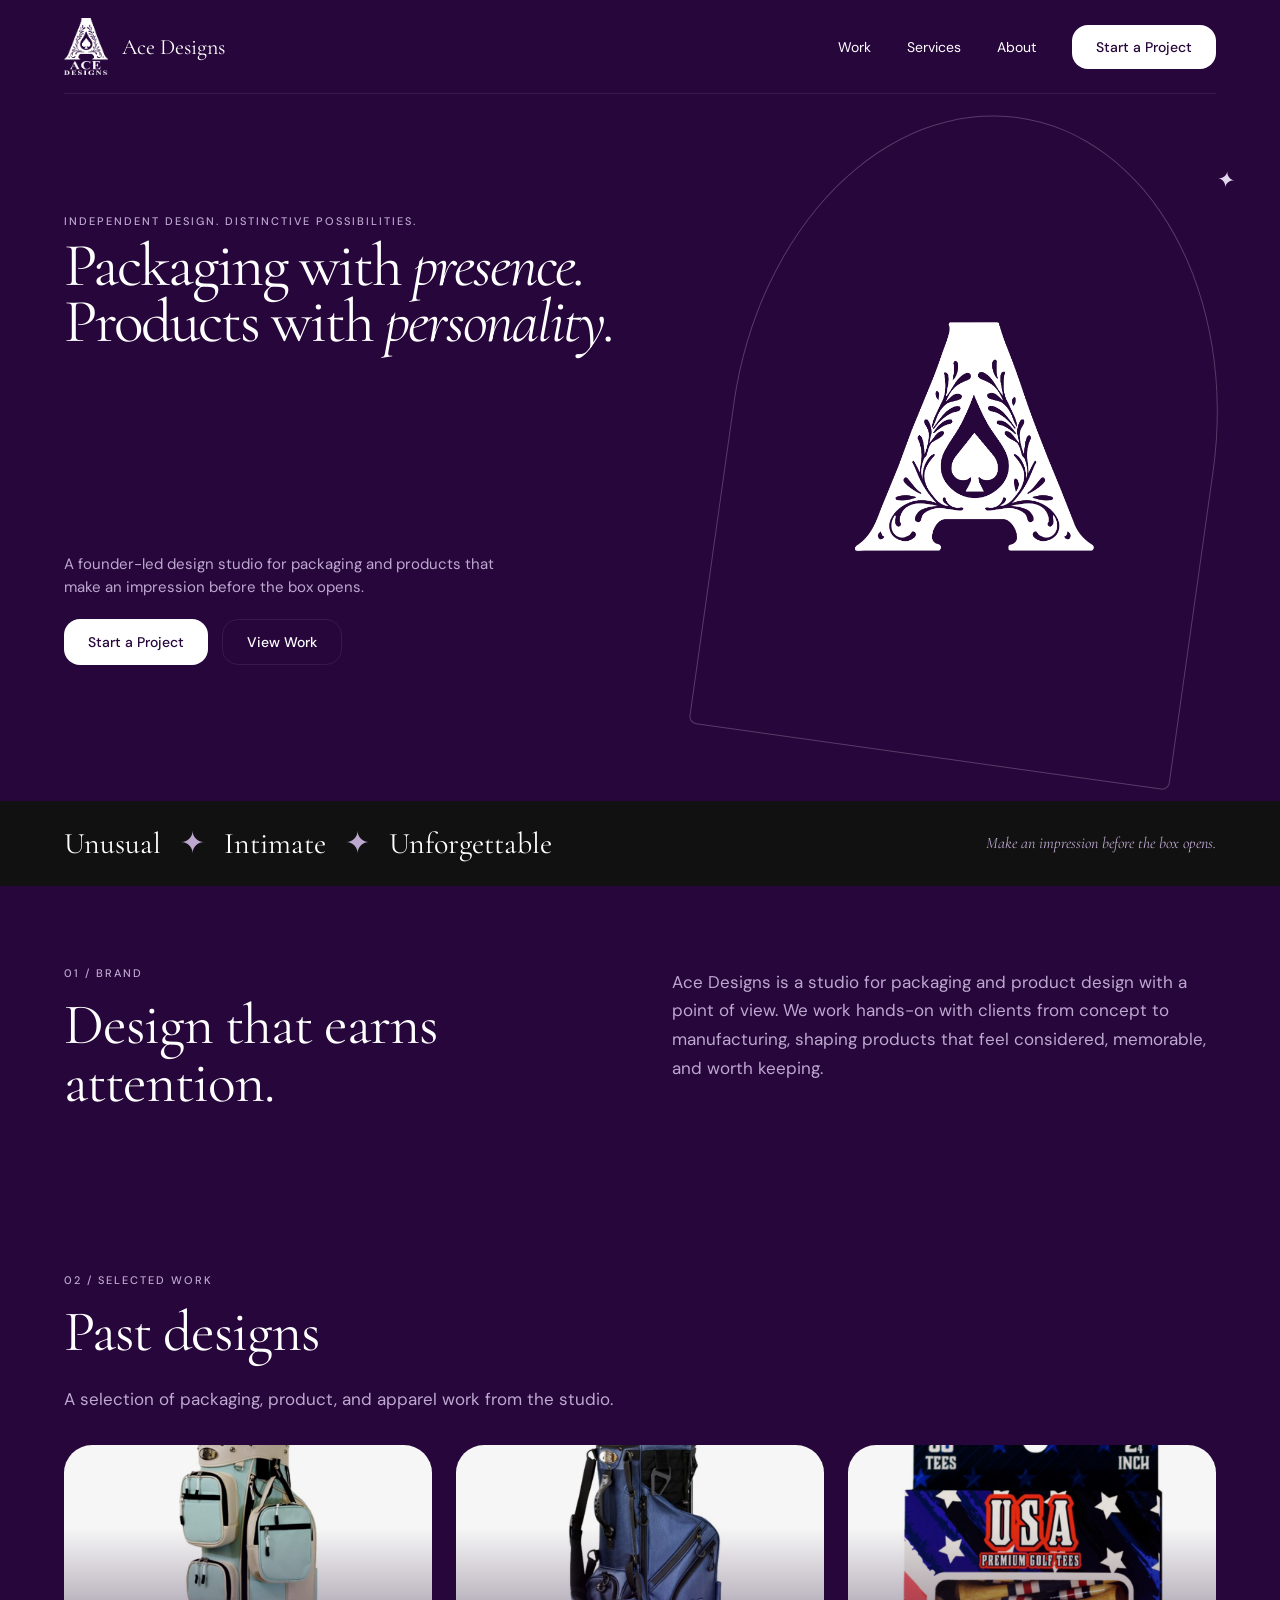
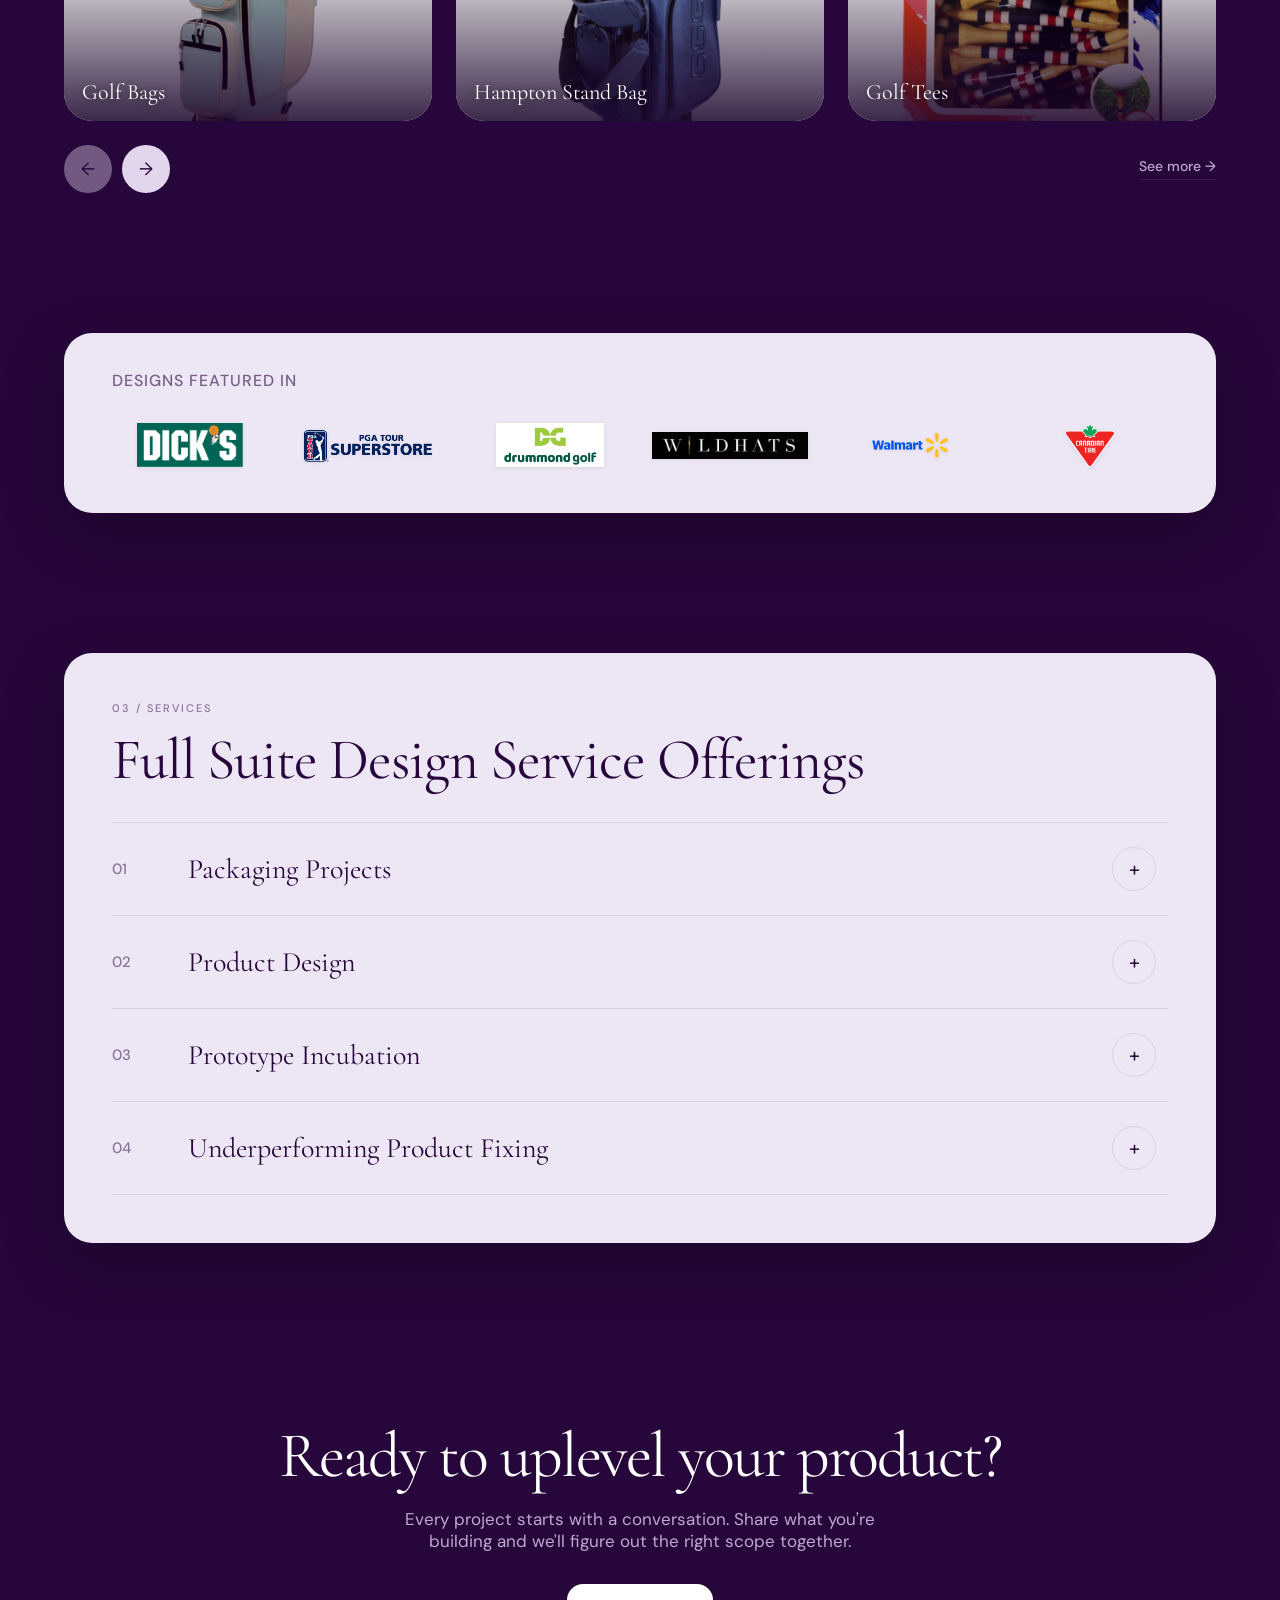
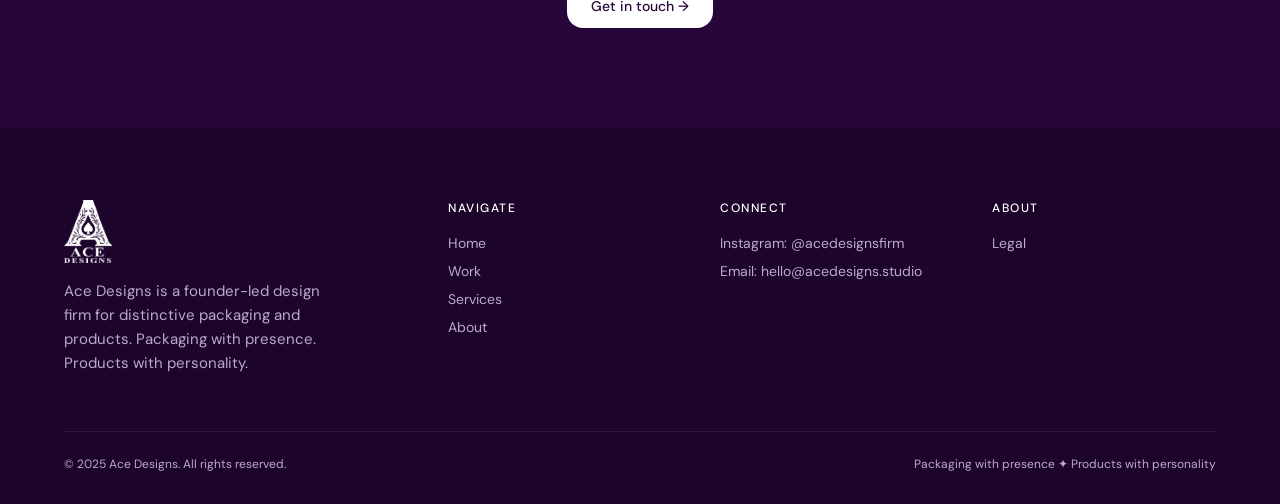
==== index.html @ bc5648be "Ace Designs website — full site with brand system, mobile responsive, 6 pages" ====
<!doctype html>
<html lang="en">
<head>
<meta charset="utf-8">
<meta name="viewport" content="width=device-width,initial-scale=1">
<meta name="description" content="Ace Designs is a founder-led design firm for distinctive packaging and products.">
<title>Ace Designs | Packaging & Product Design</title>
<style>
@font-face {
  font-family: 'Cormorant Garamond';
  font-style: normal;
  font-weight: 400;
  font-display: swap;
  src: url(assets/fonts/cormorant-garamond-400-normal.ttf) format('truetype');
}
@font-face {
  font-family: 'Cormorant Garamond';
  font-style: italic;
  font-weight: 400;
  font-display: swap;
  src: url(assets/fonts/cormorant-garamond-400-italic.ttf) format('truetype');
}
@font-face {
  font-family: 'DM Sans';
  font-style: normal;
  font-weight: 400;
  font-display: swap;
  src: url(assets/fonts/dm-sans-400-normal.ttf) format('truetype');
}
@font-face {
  font-family: 'DM Sans';
  font-style: normal;
  font-weight: 500;
  font-display: swap;
  src: url(assets/fonts/dm-sans-500-normal.ttf) format('truetype');
}
@font-face {
  font-family: 'DM Sans';
  font-style: normal;
  font-weight: 600;
  font-display: swap;
  src: url(assets/fonts/dm-sans-600-normal.ttf) format('truetype');
}

:root {
  --purple: #27063B;
  --purple-deep: #1C042B;
  --black: #111111;
  --white: #FFFFFF;
  --lilac: #E2D6ED;
  --lilac-text: #BDA8CF;
  --lilac-card: #EDE6F5;
  --line-dark: rgba(255,255,255,0.08);
  --line-light: rgba(39,6,59,0.1);
  --radius: 28px;
  --serif: 'Cormorant Garamond', Georgia, serif;
  --sans: 'DM Sans', Arial, sans-serif;
}

* { box-sizing: border-box; margin: 0; padding: 0; }
html { scroll-behavior: smooth; }
body {
  background: var(--purple);
  color: var(--white);
  font-family: var(--sans);
  font-weight: 400;
  -webkit-font-smoothing: antialiased;
  -moz-osx-font-smoothing: grayscale;
}
button, input, select, textarea { font: inherit; }
a { color: inherit; text-decoration: none; }
button { cursor: pointer; background: none; border: none; }
img { display: block; max-width: 100%; }
::selection { background: var(--lilac); color: var(--purple); }
[hidden] { display: none !important; }

/* Shell */
.shell {
  max-width: 1400px;
  margin: 0 auto;
  padding: 0 clamp(24px,5vw,80px);
}

/* Typography */
.eyebrow {
  font-size: 11px;
  letter-spacing: 2px;
  text-transform: uppercase;
  font-weight: 500;
  color: var(--lilac-text);
}
.serif { font-family: var(--serif); font-weight: 400; }
h1, h2, h3 { font-family: var(--serif); font-weight: 400; line-height: 1.02; }
h1 { font-size: clamp(48px,7vw,96px); letter-spacing: -2px; }
h2 { font-size: clamp(36px,4.5vw,64px); letter-spacing: -1px; }
em { font-style: italic; }

/* Nav */
.nav {
  display: flex;
  align-items: center;
  justify-content: space-between;
  padding: 18px 0;
  border-bottom: 1px solid var(--line-dark);
}
.brand { display: flex; align-items: center; gap: 14px; }
.brand img { width: 44px; height: auto; filter: brightness(0) invert(1); }
.brand span { font-family: var(--serif); font-size: 22px; }
.nav-links {
  display: flex;
  align-items: center;
  gap: 36px;
  font-size: 14px;
}
.nav-links a {
  position: relative;
  padding: 6px 0;
  transition: color .2s;
}
.nav-links a:hover { color: var(--lilac); }
.nav-cta { position: relative !important; padding: 13px 24px !important; border-radius: 16px !important; }
.nav-cta:hover { color: var(--purple) !important; transform: translateY(-1px); }
.nav-links a[aria-current="page"]::after {
  content: '';
  position: absolute;
  bottom: 0; left: 0; right: 0;
  height: 1px;
  background: var(--lilac);
}
.pill {
  display: inline-flex;
  align-items: center;
  gap: 10px;
  padding: 13px 24px;
  border-radius: 16px;
  font-size: 14px;
  font-weight: 500;
  transition: transform .2s, background .2s, border-color .2s;
}
.pill:hover { transform: translateY(-1px); }
.pill.white { background: var(--white); color: var(--purple); }
.pill.white:hover { background: var(--lilac); }
.pill.lilac { background: var(--lilac); color: var(--purple); }
.pill.lilac:hover { background: var(--white); }
.pill.outline { border: 1px solid var(--line-dark); color: var(--white); }
.pill.outline:hover { border-color: var(--lilac); color: var(--lilac); }
.pill.dark { background: var(--black); color: var(--white); }
.menu-toggle {
  display: none;
  width: 44px; height: 44px;
  border: 1px solid var(--line-dark);
  border-radius: 12px;
  color: var(--white);
  font-size: 18px;
  align-items: center;
  justify-content: center;
}

/* Pages */
[data-page] { display: none; }
[data-page].active {
  display: block;
  animation: pageIn .35s ease;
}
@keyframes pageIn {
  from { opacity: 0; transform: translateY(8px); }
  to { opacity: 1; transform: none; }
}

/* Hero */
.hero { padding: 20px 0 40px; }
.hero-grid {
  display: grid;
  grid-template-columns: 1.3fr 1fr;
  column-gap: 37px;
  row-gap: 0;
  align-items: center;
}
.hero-top {
  grid-column: 1;
  grid-row: 1;
}
.hero-bottom {
  grid-column: 1;
  grid-row: 2;
}
.hero h1 {
  font-size: clamp(32px,4.8vw,68px);
  line-height: .9;
  letter-spacing: -2px;
}
.hero h1 em { font-weight: 400; }
.hero-tagline {
  font-size: 15px;
  line-height: 1.5;
  color: var(--lilac-text);
  max-width: 440px;
  margin: 14px 0 21px;
}
.hero-btns { display: flex; gap: 14px; flex-wrap: wrap; }
.hero-frame {
  display: flex;
  align-items: center;
  justify-content: center;
  aspect-ratio: 3/4;
  grid-column: 2;
  grid-row: 1 / span 2;
  border: 1px solid rgba(226,214,237,0.25);
  border-radius: 52% 52% 8px 8px;
  transform: rotate(8deg);
  position: relative;
}
.hero-frame::before {
  content: '\2726';
  position: absolute;
  top: 18px; right: 18px;
  color: var(--lilac);
  font-size: 22px;
}
.hero-frame img {
  width: 50%;
  filter: brightness(0) invert(1);
  transform: rotate(-8deg);
}

/* Black Bar */
.black-bar { background: var(--black); padding: 24px 0; }
.black-bar .shell {
  display: flex;
  justify-content: space-between;
  align-items: center;
  gap: 24px;
  flex-wrap: wrap;
}
.black-bar .left { font-family: var(--serif); font-size: clamp(20px,2.4vw,30px); }
.black-bar .right { font-family: var(--serif); font-style: italic; font-size: 16px; color: var(--lilac-text); }
.star-divider { margin: 0 12px; color: var(--lilac-text); }

/* Sections */
.section { padding: 80px 0; }
.section-eyebrow { display: block; margin-bottom: 16px; }
.section h2 { margin-bottom: 24px; }

/* Brand Section */
.brand-grid {
  display: grid;
  grid-template-columns: 1fr 1fr;
  gap: 64px;
  align-items: center;
}
.brand-grid .left h2 { margin-bottom: 0; }
.brand-grid .right p {
  font-size: 17px;
  line-height: 1.7;
  color: var(--lilac-text);
  margin-bottom: 28px;
  align-self: center;
}
.brand-tags { display: flex; flex-wrap: wrap; gap: 10px; }
.brand-tags .tag {
  padding: 9px 18px;
  border-radius: 999px;
  font-size: 13px;
  font-weight: 500;
  background: rgba(226,214,237,0.12);
  border: 1px solid rgba(226,214,237,0.2);
  color: var(--lilac);
}

/* Carousel */
.carousel-wrap { position: relative; }
.carousel-track {
  display: grid;
  grid-template-columns: repeat(3,1fr);
  gap: 24px;
  overflow: hidden;
}
.carousel-item {
  border-radius: var(--radius);
  overflow: hidden;
  position: relative;
  aspect-ratio: 4/3;
}
.carousel-item img {
  width: 100%; height: 100%;
  object-fit: cover;
}
.carousel-item::after {
  content: '';
  position: absolute;
  inset: 0;
  background: linear-gradient(to top, rgba(28,4,43,0.85) 0%, rgba(28,4,43,0.25) 45%, transparent 70%);
  pointer-events: none;
}
.carousel-item.placeholder {
  background: linear-gradient(135deg, rgba(226,214,237,0.06), rgba(226,214,237,0.02));
  border: 1px solid var(--line-dark);
}
.carousel-item-label {
  position: absolute;
  bottom: 16px; left: 18px;
  font-family: var(--serif);
  font-size: 22px;
  z-index: 2;
  color: var(--white);
  text-shadow: 0 1px 8px rgba(0,0,0,0.6);
}
.carousel-controls {
  display: flex;
  gap: 12px;
  margin-top: 24px;
  align-items: center;
  justify-content: space-between;
}
.carousel-buttons { display: flex; gap: 10px; }
.carousel-btn {
  width: 48px; height: 48px;
  border-radius: 999px;
  background: var(--lilac);
  color: var(--purple);
  font-size: 18px;
  display: flex;
  align-items: center;
  justify-content: center;
  transition: background .2s;
}
.carousel-btn:hover { background: var(--white); }
.carousel-btn:disabled { opacity: 0.4; cursor: default; }
.see-more {
  font-size: 14px;
  font-weight: 500;
  color: var(--lilac-text);
  border-bottom: 1px solid var(--line-dark);
  padding-bottom: 4px;
  transition: color .2s, border-color .2s;
}
.see-more:hover { color: var(--lilac); border-color: var(--lilac); }

/* Lilac floating cards */
.lilac-card {
  background: var(--lilac-card);
  border-radius: var(--radius);
  padding: 48px;
  box-shadow: 0 20px 60px rgba(0,0,0,0.25);
  color: var(--purple);
}

/* Featured In */
.featured-in { padding: 60px 0; }
.featured-in .lilac-card { padding: 40px 48px; }
.featured-in h3 {
  font-size: 16px;
  letter-spacing: 1px;
  text-transform: uppercase;
  margin-bottom: 28px;
  font-family: var(--sans);
  font-weight: 500;
  color: var(--purple);
  opacity: 0.6;
}
.featured-logos {
  display: grid;
  grid-template-columns: repeat(6,1fr);
  gap: 24px;
  align-items: center;
}
.featured-logo {
  display: flex;
  align-items: center;
  justify-content: center;
  height: 56px;
}
.featured-logo img {
  max-height: 44px;
  width: auto;
  filter: drop-shadow(0 1px 2px rgba(0,0,0,0.08));
}
.featured-logo.text {
  font-family: var(--serif);
  font-size: 20px;
  font-weight: 600;
  color: var(--purple);
  opacity: 0.85;
}

/* Services Accordion */
.services-accordion { margin-top: 32px; }
.accordion-item { border-top: 1px solid var(--line-light); }
.accordion-item:last-child { border-bottom: 1px solid var(--line-light); }
.accordion-header {
  display: grid;
  grid-template-columns: 60px 1fr 56px;
  align-items: center;
  gap: 16px;
  padding: 24px 0;
  cursor: pointer;
  transition: opacity .2s;
}
.accordion-header:hover { opacity: 0.7; }
.accordion-num { font-size: 15px; font-weight: 500; color: var(--purple); opacity: 0.5; }
.accordion-title { font-family: var(--serif); font-size: 28px; color: var(--purple); font-weight: 400; }
.accordion-toggle {
  width: 44px; height: 44px;
  border-radius: 999px;
  border: 1px solid var(--line-light);
  display: flex;
  align-items: center;
  justify-content: center;
  font-size: 20px;
  color: var(--purple);
  transition: background .2s, color .2s, transform .3s;
}
.accordion-item.open .accordion-toggle {
  background: var(--purple);
  color: var(--white);
  transform: rotate(45deg);
}
.accordion-content {
  max-height: 0;
  overflow: hidden;
  transition: max-height .35s ease, padding .35s ease;
}
.accordion-item.open .accordion-content {
  max-height: 300px;
  padding-bottom: 24px;
}
.accordion-content p {
  font-size: 16px;
  line-height: 1.6;
  color: var(--purple);
  opacity: 0.8;
  padding-left: 76px;
  max-width: 620px;
}

/* CTA */
.cta { padding: 100px 0; text-align: center; }
.cta h1 { font-size: clamp(40px,5vw,72px); margin-bottom: 20px; }
.cta p {
  font-size: 17px;
  color: var(--lilac-text);
  margin-bottom: 32px;
  max-width: 480px;
  margin-left: auto;
  margin-right: auto;
}

/* Footer */
.footer { background: var(--purple-deep); padding: 72px 0 32px; }
.footer-grid {
  display: grid;
  grid-template-columns: 1.5fr 1fr 1fr 1fr;
  gap: 48px;
  margin-bottom: 56px;
}
.footer-brand { display: flex; flex-direction: column; gap: 16px; }
.footer-brand img { width: 48px; filter: brightness(0) invert(1); }
.footer-brand p {
  font-size: 15px;
  line-height: 1.6;
  color: var(--lilac-text);
  max-width: 280px;
}
.footer-col h4 {
  font-size: 12px;
  letter-spacing: 1.5px;
  text-transform: uppercase;
  font-weight: 500;
  color: var(--white);
  margin-bottom: 18px;
  font-family: var(--sans);
}
.footer-col ul { list-style: none; }
.footer-col li { font-size: 14px; color: var(--lilac-text); margin-bottom: 10px; }
.footer-col li a:hover { color: var(--white); }
.footer-bottom {
  border-top: 1px solid var(--line-dark);
  padding-top: 24px;
  display: flex;
  justify-content: space-between;
  align-items: center;
  font-size: 12px;
  color: var(--lilac-text);
  flex-wrap: wrap;
  gap: 12px;
}

/* Page Header */
.page-header { padding: 60px 0 40px; }
.page-header h1 { font-size: clamp(48px,6vw,84px); margin: 12px 0 20px; }
.page-header p {
  font-size: 17px;
  color: var(--lilac-text);
  max-width: 620px;
  line-height: 1.6;
}

/* Work Page */
.filter-pills { display: flex; flex-wrap: wrap; gap: 10px; margin-bottom: 40px; }
.filter-pill {
  padding: 9px 20px;
  border-radius: 999px;
  font-size: 13px;
  font-weight: 500;
  border: 1px solid var(--line-dark);
  color: var(--lilac-text);
  transition: all .2s;
}
.filter-pill:hover, .filter-pill.active {
  background: var(--lilac);
  color: var(--purple);
  border-color: var(--lilac);
}
.work-grid {
  display: grid;
  grid-template-columns: repeat(3,1fr);
  gap: 28px;
  padding-bottom: 80px;
}
.work-card { border-radius: var(--radius); overflow: hidden; background: var(--purple-deep); }
.work-card-img {
  aspect-ratio: 4/3;
  background: linear-gradient(135deg, rgba(226,214,237,0.06), rgba(226,214,237,0.02));
  border-bottom: 1px solid var(--line-dark);
}
.work-card-img img { width: 100%; height: 100%; object-fit: cover; }
.work-card-body { padding: 24px; }
.work-card-cat {
  font-size: 11px;
  letter-spacing: 1.5px;
  text-transform: uppercase;
  color: var(--lilac-text);
  margin-bottom: 10px;
}
.work-card-title { font-family: var(--serif); font-size: 26px; margin-bottom: 8px; }
.work-card-desc { font-size: 14px; color: var(--lilac-text); line-height: 1.5; }

/* Case Study */
.case-hero { padding: 60px 0 48px; }
.case-hero h1 { font-size: clamp(48px,6vw,88px); margin: 14px 0 24px; }
.case-meta { display: flex; gap: 40px; flex-wrap: wrap; }
.case-meta-item { font-size: 14px; }
.case-meta-item .label {
  font-size: 11px;
  letter-spacing: 1.5px;
  text-transform: uppercase;
  color: var(--lilac-text);
  display: block;
  margin-bottom: 4px;
}
.case-meta-item .val { font-family: var(--serif); font-size: 20px; }
.case-img-block {
  aspect-ratio: 16/9;
  border-radius: var(--radius);
  background: linear-gradient(135deg, rgba(226,214,237,0.06), rgba(226,214,237,0.02));
  border: 1px solid var(--line-dark);
  margin: 40px 0;
}
.case-section { padding: 48px 0; border-top: 1px solid var(--line-dark); }
.case-section h2 { font-size: clamp(28px,3.5vw,44px); margin-bottom: 20px; }
.case-section p {
  font-size: 17px;
  line-height: 1.7;
  color: var(--lilac-text);
  max-width: 760px;
}
.case-credits { padding: 48px 0; border-top: 1px solid var(--line-dark); }
.case-credits h2 { margin-bottom: 24px; }
.credits-list { display: grid; grid-template-columns: 1fr 1fr; gap: 16px; }
.credit-row { font-size: 15px; }
.credit-row .label {
  font-size: 11px;
  letter-spacing: 1.5px;
  text-transform: uppercase;
  color: var(--lilac-text);
  display: block;
  margin-bottom: 4px;
}

/* Services Page */
.services-page .lilac-card { margin: 40px 0; }

/* About */
.about-section { padding: 60px 0; }
.about-opening { padding: 60px 0 48px; }
.about-opening h1 { font-size: clamp(48px,6vw,88px); margin-top: 12px; }
.about-card { margin: 32px 0; }
.about-card .eyebrow { display: block; margin-bottom: 20px; }
.about-card h2 { margin-bottom: 24px; color: var(--purple); }
.about-card p {
  font-size: 17px;
  line-height: 1.8;
  color: var(--purple);
  opacity: 0.85;
}
.principles-scroll {
  max-height: 480px;
  overflow-y: auto;
  margin-top: 32px;
  padding-right: 16px;
}
.principles-scroll::-webkit-scrollbar { width: 6px; }
.principles-scroll::-webkit-scrollbar-track { background: transparent; }
.principles-scroll::-webkit-scrollbar-thumb {
  background: var(--line-light);
  border-radius: 999px;
}
.principle-card {
  background: var(--lilac-card);
  border-radius: 20px;
  padding: 28px;
  margin-bottom: 16px;
  color: var(--purple);
}
.principle-num { font-size: 13px; font-weight: 600; color: var(--purple); opacity: 0.5; margin-bottom: 8px; }
.principle-title { font-family: var(--serif); font-size: 24px; margin-bottom: 8px; }
.principle-desc { font-size: 15px; line-height: 1.6; color: var(--purple); opacity: 0.75; }

/* Contact Form */
.contact-form { max-width: 760px; padding: 40px 0 80px; }
.form-grid { display: grid; grid-template-columns: 1fr 1fr; gap: 24px; }
.form-field { display: flex; flex-direction: column; gap: 8px; margin-bottom: 24px; }
.form-field.full { grid-column: 1/-1; }
.form-field label {
  font-size: 12px;
  letter-spacing: 1px;
  text-transform: uppercase;
  color: var(--lilac-text);
}
.form-field input,
.form-field select,
.form-field textarea {
  background: rgba(255,255,255,0.06);
  border: 1px solid rgba(226,214,237,0.25);
  border-radius: 12px;
  padding: 14px 16px;
  color: var(--white);
  font-size: 15px;
  transition: border-color .2s, background .2s;
}
.form-field input::placeholder,
.form-field textarea::placeholder {
  color: rgba(226,214,237,0.5);
}
.form-field input:focus,
.form-field select:focus,
.form-field textarea:focus {
  outline: none;
  border-color: var(--lilac);
  background: rgba(255,255,255,0.1);
}
.form-field select option { background: var(--purple-deep); }
.form-field textarea { resize: vertical; min-height: 120px; }
.form-submit { margin-top: 8px; }

/* Responsive */
@media (max-width: 1024px) {
  .brand-grid { grid-template-columns: 1fr; gap: 32px; }
  .footer-grid { grid-template-columns: 1fr 1fr; gap: 36px; }
  .featured-logos { grid-template-columns: repeat(3,1fr); gap: 24px; }
}
@media (max-width: 768px) {
  .nav-links {
    display: none;
    position: absolute;
    top: 88px;
    left: 24px; right: 24px;
    background: var(--purple-deep);
    border: 1px solid var(--line-dark);
    border-radius: 20px;
    padding: 24px;
    flex-direction: column;
    gap: 18px;
    z-index: 100;
  }
  .nav-links.open { display: flex; }
  .menu-toggle { display: flex; }
  .nav-cta { display: inline-flex !important; }
  .sticky-nav .s-nav-links { display: none; }
  .sticky-nav .menu-toggle { display: flex; }
  .hero-grid { grid-template-columns: 1fr; gap: 24px; }
  .hero-top { grid-column: 1; grid-row: 1; }
  .hero-frame { grid-column: 1; grid-row: 2; max-width: 220px; margin: 0 auto; }
  .hero-bottom { grid-column: 1; grid-row: 3; }
  .hero h1 { font-size: 36px; }
  .black-bar .shell { flex-direction: column; gap: 12px; text-align: center; }
  .carousel-track {
    grid-template-columns: repeat(5, 85%);
    overflow-x: auto;
    scroll-snap-type: x mandatory;
    -webkit-overflow-scrolling: touch;
  }
  .carousel-track::-webkit-scrollbar { display: none; }
  .carousel-item { scroll-snap-align: start; }
  .accordion-title { font-size: 20px; }
  .work-grid { grid-template-columns: repeat(2,1fr); gap: 16px; }
  .work-card-body { padding: 16px; }
  .work-card-title { font-size: 18px; }
  .work-card-desc { font-size: 12px; }
  .form-grid { grid-template-columns: 1fr; gap: 0; }
  .footer-grid { grid-template-columns: 1fr 1fr; gap: 24px; margin-bottom: 32px; }
  .footer { padding: 48px 0 24px; }
  .footer-brand p { font-size: 13px; }
  .featured-logos { grid-template-columns: repeat(3,1fr); gap: 16px; }
  .credits-list { grid-template-columns: 1fr; }
  .lilac-card { padding: 32px; text-align: left; }
  .about-card p { font-size: 14px; line-height: 1.6; }
  .about-card h2 { font-size: 24px; margin-bottom: 16px; }
  .section { padding: 64px 0; }
  .accordion-content p { padding-left: 0; }
}
@media (prefers-reduced-motion: reduce) {
  html { scroll-behavior: auto; }
  [data-page].active { animation: none; }
  .pill, .accordion-toggle, .filter-pill, .see-more { transition: none; }
}
/* Sticky nav on hover when scrolled */
.sticky-nav {
  position: fixed;
  top: 0; left: 0; right: 0;
  z-index: 200;
  background: rgba(28,4,43,0.96);
  backdrop-filter: blur(12px);
  -webkit-backdrop-filter: blur(12px);
  border-bottom: 1px solid var(--line-dark);
  transform: translateY(-100%);
  transition: transform .35s cubic-bezier(.22,1,.36,1);
  padding: 16px 0;
}
.sticky-nav .shell {
  display: flex;
  align-items: center;
  justify-content: space-between;
  gap: 24px;
}
.sticky-nav .brand { display: flex; align-items: center; gap: 14px; }
.sticky-nav .brand img { width: 36px; height: auto; filter: brightness(0) invert(1); }
.sticky-nav .brand span { font-family: var(--serif); font-size: 20px; }
.sticky-nav .s-nav-links { display: flex; align-items: center; gap: 32px; font-size: 14px; }
.sticky-nav .s-nav-links a { color: var(--white); transition: color .2s; }
.sticky-nav .s-nav-links a:hover { color: var(--lilac); }
.sticky-nav:hover { transform: translateY(0); }
.sticky-nav.triggered { transform: translateY(0); }
#hoverZone {
  position: fixed;
  top: 0; left: 0; right: 0;
  height: 8px;
  z-index: 199;
  pointer-events: none;
}
</style>
</head>
<body>
<div id="hoverZone"></div>
<div class="sticky-nav" id="stickyNav">
  <div class="shell">
    <a class="brand" href="#" onclick="navigate('home');return false;">
      <img src="assets/logo/ace-logo.png" alt="Ace Designs">
      <span>Ace Designs</span>
    </a>
    <nav class="s-nav-links">
      <a href="#" onclick="navigate('work');return false;">Work</a>
      <a href="#" onclick="navigate('services');return false;">Services</a>
      <a href="#" onclick="navigate('about');return false;">About</a>
      <a class="pill white nav-cta" href="#" onclick="navigate('contact');return false;">Start a Project</a>
    </nav>
    <button class="menu-toggle" id="stickyMenuToggle" aria-label="Menu" aria-expanded="false">&#9776;</button>
  </div>
</div>
<div class="shell">
  <!-- ====== NAV ====== -->
  <header class="nav">
    <a class="brand" href="#" onclick="navigate('home');return false;">
      <img src="assets/logo/ace-logo.png" alt="Ace Designs">
      <span>Ace Designs</span>
    </a>
    <nav class="nav-links" id="navLinks">
      <a href="#" onclick="navigate('work');return false;">Work</a>
      <a href="#" onclick="navigate('services');return false;">Services</a>
      <a href="#" onclick="navigate('about');return false;">About</a>
      <a class="pill white nav-cta" href="#" onclick="navigate('contact');return false;">Start a Project</a>
    </nav>
    <button class="menu-toggle" id="menuToggle" aria-label="Menu" aria-expanded="false">&#9776;</button>
  </header>
</div>

<main id="main">

<!-- ====================== HOME ====================== -->
<div data-page="home" class="active">
  <!-- Hero -->
  <section class="hero">
    <div class="shell">
      <div class="hero-grid">
        <div class="hero-top">
          <span class="eyebrow">Independent design. Distinctive possibilities.</span>
          <h1 style="margin-top:8px;">Packaging with <em>presence.</em><br>Products with <em>personality.</em></h1>
        </div>
        <div class="hero-frame">
          <img src="assets/logo/ace-monogram.png" alt="Ace monogram">
        </div>
        <div class="hero-bottom">
          <p class="hero-tagline">A founder-led design studio for packaging and products that make an impression before the box opens.</p>
          <div class="hero-btns">
            <a class="pill white" href="#" onclick="navigate('contact');return false;">Start a Project</a>
            <a class="pill outline" href="#" onclick="navigate('work');return false;">View Work</a>
          </div>
        </div>
      </div>
    </div>
  </section>

  <!-- Black Bar -->
  <section class="black-bar">
    <div class="shell">
      <span class="left">Unusual <span class="star-divider">&#10022;</span> Intimate <span class="star-divider">&#10022;</span> Unforgettable</span>
      <span class="right">Make an impression before the box opens.</span>
    </div>
  </section>

  <!-- Brand Section -->
  <section class="section">
    <div class="shell">
      <div class="brand-grid">
        <div class="left">
          <span class="eyebrow section-eyebrow">01 / Brand</span>
          <h2>Design that earns attention.</h2>
        </div>
        <div class="right">
          <p>Ace Designs is a studio for packaging and product design with a point of view. We work hands-on with clients from concept to manufacturing, shaping products that feel considered, memorable, and worth keeping.</p>
        </div>
      </div>
    </div>
  </section>

  <!-- Past Designs Carousel -->
  <section class="section">
    <div class="shell">
      <span class="eyebrow section-eyebrow">02 / Selected Work</span>
      <h2 style="margin-top:12px;">Past designs</h2>
      <p style="font-size:17px;color:var(--lilac-text);max-width:560px;line-height:1.6;margin-bottom:32px;">A selection of packaging, product, and apparel work from the studio.</p>
      <div class="carousel-wrap">
        <div class="carousel-track" id="carouselTrack">
          <div class="carousel-item">
            <img src="client-logos/hampton-canvas-cart-bag.jpg" alt="Golf Bags" onerror="this.parentElement.classList.add('placeholder');this.style.display='none';">
            <span class="carousel-item-label">Golf Bags</span>
          </div>
          <div class="carousel-item">
            <img src="client-logos/hampton-stand-bag.jpg" alt="Hampton Stand Bag" onerror="this.parentElement.classList.add('placeholder');this.style.display='none';">
            <span class="carousel-item-label">Hampton Stand Bag</span>
          </div>
          <div class="carousel-item">
            <img src="client-logos/golf-tees.jpg" alt="Golf Tees" onerror="this.parentElement.classList.add('placeholder');this.style.display='none';">
            <span class="carousel-item-label">Golf Tees</span>
          </div>
          <div class="carousel-item placeholder">
            <span class="carousel-item-label">Custom Bags &amp; Backpacks</span>
          </div>
          <div class="carousel-item placeholder">
            <span class="carousel-item-label">Leather Jackets</span>
          </div>
          <div class="carousel-item placeholder">
            <span class="carousel-item-label">Clothing &amp; Corsets</span>
          </div>
          <div class="carousel-item placeholder" style="display:none;">
            <span class="carousel-item-label">Latex &amp; Carnival Costumes</span>
          </div>
          <div class="carousel-item placeholder" style="display:none;">
            <span class="carousel-item-label">Jewelry</span>
          </div>
          <div class="carousel-item placeholder" style="display:none;">
            <span class="carousel-item-label">Hat Boxes</span>
          </div>
        </div>
        <div class="carousel-controls">
          <div class="carousel-buttons">
            <button class="carousel-btn" id="carouselPrev" onclick="scrollCarousel(-1)" aria-label="Previous">&#8592;</button>
            <button class="carousel-btn" id="carouselNext" onclick="scrollCarousel(1)" aria-label="Next">&#8594;</button>
          </div>
          <a class="see-more" href="#" onclick="navigate('work');return false;">See more &#8594;</a>
        </div>
      </div>
    </div>
  </section>

  <!-- Designs Featured In -->
  <section class="featured-in">
    <div class="shell">
      <div class="lilac-card">
        <h3>Designs Featured In</h3>
        <div class="featured-logos">
          <div class="featured-logo">
            <img src="client-logos/dicks.png" alt="Dick's">
          </div>
          <div class="featured-logo">
            <img src="client-logos/pga.png" alt="PGA Tour Superstore">
          </div>
          <div class="featured-logo">
            <img src="client-logos/drummonds.png" alt="Drummond's">
          </div>
          <div class="featured-logo">
            <img src="client-logos/wildhats.png" alt="Wild Hats">
          </div>
          <div class="featured-logo">
            <img src="client-logos/walmart.png" alt="Walmart">
          </div>
          <div class="featured-logo">
            <img src="client-logos/canadiantire.png" alt="Canadian Tire">
          </div>
        </div>
      </div>
    </div>
  </section>

  <!-- Services -->
  <section class="section">
    <div class="shell">
      <div class="lilac-card">
        <span class="eyebrow section-eyebrow" style="color:var(--purple);opacity:0.5;">03 / Services</span>
        <h2 style="margin-top:12px;color:var(--purple);">Full Suite Design Service Offerings</h2>
        <div class="services-accordion">
          <div class="accordion-item" id="svc-home-1">
            <div class="accordion-header" onclick="toggleService('home-1')">
              <span class="accordion-num">01</span>
              <span class="accordion-title">Packaging Projects</span>
              <span class="accordion-toggle">+</span>
            </div>
            <div class="accordion-content">
              <p>End-to-end design from conceptualization to manufacturing. Full-service design firm.</p>
            </div>
          </div>
          <div class="accordion-item" id="svc-home-2">
            <div class="accordion-header" onclick="toggleService('home-2')">
              <span class="accordion-num">02</span>
              <span class="accordion-title">Product Design</span>
              <span class="accordion-toggle">+</span>
            </div>
            <div class="accordion-content">
              <p>Creating samples, prototypes, and manufacturing at scale.</p>
            </div>
          </div>
          <div class="accordion-item" id="svc-home-3">
            <div class="accordion-header" onclick="toggleService('home-3')">
              <span class="accordion-num">03</span>
              <span class="accordion-title">Prototype Incubation</span>
              <span class="accordion-toggle">+</span>
            </div>
            <div class="accordion-content">
              <p>Clients pitch ideas, Ace develops samples and either partners to manufacture or hands off with a roadmap.</p>
            </div>
          </div>
          <div class="accordion-item" id="svc-home-4">
            <div class="accordion-header" onclick="toggleService('home-4')">
              <span class="accordion-num">04</span>
              <span class="accordion-title">Underperforming Product Fixing</span>
              <span class="accordion-toggle">+</span>
            </div>
            <div class="accordion-content">
              <p>Consulting on why a product isn't selling, then redesigning and fixing it. End-to-end or A to B depending on scope.</p>
            </div>
          </div>
        </div>
      </div>
    </div>
  </section>

  <!-- CTA -->
  <section class="cta">
    <div class="shell">
      <h1>Ready to uplevel your product?</h1>
      <p>Every project starts with a conversation. Share what you're building and we'll figure out the right scope together.</p>
      <a class="pill white" href="#" onclick="navigate('contact');return false;">Get in touch &#8594;</a>
    </div>
  </section>
</div>

<!-- ====================== WORK ====================== -->
<div data-page="work">
  <section class="page-header">
    <div class="shell">
      <span class="eyebrow">Work</span>
      <h1>Selected Work</h1>
      <p>A selection of packaging, product, and creative direction work from the studio. From golf accessories to apparel and everything in between.</p>
    </div>
  </section>
  <section style="padding-bottom:0;">
    <div class="shell">
      <div class="filter-pills">
        <button class="filter-pill active" onclick="filterWork('all',this)">All</button>
        <button class="filter-pill" onclick="filterWork('packaging',this)">Packaging</button>
        <button class="filter-pill" onclick="filterWork('product',this)">Product</button>
        <button class="filter-pill" onclick="filterWork('brand',this)">Brand</button>
        <button class="filter-pill" onclick="filterWork('concept',this)">Concept</button>
        <button class="filter-pill" onclick="filterWork('creative',this)">Creative Direction</button>
      </div>
    </div>
  </section>
  <section style="padding-top:20px;">
    <div class="shell">
      <div class="work-grid" id="workGrid">
        <div class="work-card" data-cat="packaging">
          <div class="work-card-img"><img src="client-logos/hampton-canvas-cart-bag.jpg" alt="" onerror="this.style.display='none';"></div>
          <div class="work-card-body">
            <div class="work-card-cat">Packaging</div>
            <div class="work-card-title">Golf Bags</div>
            <div class="work-card-desc">Canvas cart bag design for Hampton.</div>
          </div>
        </div>
        <div class="work-card" data-cat="product">
          <div class="work-card-img"><img src="client-logos/hampton-stand-bag.jpg" alt="" onerror="this.style.display='none';"></div>
          <div class="work-card-body">
            <div class="work-card-cat">Product</div>
            <div class="work-card-title">Hampton Stand Bag</div>
            <div class="work-card-desc">Stand bag design with custom hardware.</div>
          </div>
        </div>
        <div class="work-card" data-cat="product">
          <div class="work-card-img"><img src="client-logos/golf-tees.jpg" alt="" onerror="this.style.display='none';"></div>
          <div class="work-card-body">
            <div class="work-card-cat">Product</div>
            <div class="work-card-title">Golf Tees</div>
            <div class="work-card-desc">Custom tee design and packaging system.</div>
          </div>
        </div>
        <div class="work-card" data-cat="product">
          <div class="work-card-img"></div>
          <div class="work-card-body">
            <div class="work-card-cat">Product</div>
            <div class="work-card-title">Custom Bags &amp; Backpacks</div>
            <div class="work-card-desc">Bespoke bag design for retail and promo.</div>
          </div>
        </div>
        <div class="work-card" data-cat="creative">
          <div class="work-card-img"></div>
          <div class="work-card-body">
            <div class="work-card-cat">Creative Direction</div>
            <div class="work-card-title">Leather Jackets</div>
            <div class="work-card-desc">Leather jacket design and production.</div>
          </div>
        </div>
        <div class="work-card" data-cat="creative">
          <div class="work-card-img"></div>
          <div class="work-card-body">
            <div class="work-card-cat">Creative Direction</div>
            <div class="work-card-title">Clothing &amp; Corsets</div>
            <div class="work-card-desc">Structured apparel and corsetry.</div>
          </div>
        </div>
        <div class="work-card" data-cat="concept">
          <div class="work-card-img"></div>
          <div class="work-card-body">
            <div class="work-card-cat">Concept</div>
            <div class="work-card-title">Latex &amp; Carnival Costumes</div>
            <div class="work-card-desc">Carnival costume design and fabrication.</div>
          </div>
        </div>
        <div class="work-card" data-cat="brand">
          <div class="work-card-img"></div>
          <div class="work-card-body">
            <div class="work-card-cat">Brand</div>
            <div class="work-card-title">Jewelry</div>
            <div class="work-card-desc">Jewelry design and brand packaging.</div>
          </div>
        </div>
        <div class="work-card" data-cat="packaging">
          <div class="work-card-img"></div>
          <div class="work-card-body">
            <div class="work-card-cat">Packaging</div>
            <div class="work-card-title">Hat Boxes</div>
            <div class="work-card-desc">Custom hat box packaging for Wild Hats.</div>
          </div>
        </div>
      </div>
    </div>
  </section>
</div>

<!-- ====================== CASE STUDY ====================== -->
<div data-page="case-study">
  <section class="case-hero">
    <div class="shell">
      <span class="eyebrow">Case Study</span>
      <h1>Wild Hat Boxes</h1>
      <div class="case-meta">
        <div class="case-meta-item"><span class="label">Client</span><span class="val">Wild Hats</span></div>
        <div class="case-meta-item"><span class="label">Year</span><span class="val">2025</span></div>
        <div class="case-meta-item"><span class="label">Category</span><span class="val">Packaging</span></div>
        <div class="case-meta-item"><span class="label">Role</span><span class="val">Design &amp; Production</span></div>
      </div>
    </div>
  </section>
  <div class="shell"><div class="case-img-block"></div></div>
  <section class="case-section">
    <div class="shell">
      <h2>Brief</h2>
      <p>Wild Hats needed packaging that could match the personality of their headwear. The boxes had to protect structured hats while feeling like an object worth keeping.</p>
    </div>
  </section>
  <section class="case-section">
    <div class="shell">
      <h2>Direction</h2>
      <p>The direction leaned into the brand's unusual character. Deep tones, tactile materials, and a form that opened like a keepsake rather than a shipping container.</p>
    </div>
  </section>
  <section class="case-section">
    <div class="shell">
      <h2>System</h2>
      <p>A modular box system was developed to accommodate multiple hat silhouettes within a single outer form, reducing SKU complexity while maintaining a premium unboxing experience.</p>
    </div>
  </section>
  <section class="case-section">
    <div class="shell">
      <h2>Development</h2>
      <p>Prototypes were iterated across three rounds, refining the interior cradle, closure mechanism, and exterior print finish before finalizing tooling.</p>
    </div>
  </section>
  <section class="case-section">
    <div class="shell">
      <h2>Final Result</h2>
      <p>The final box shipped with a textured exterior, a magnetic closure, and an interior cradle that held the hat shape without crushing the brim. The packaging became part of the product experience.</p>
    </div>
  </section>
  <div class="shell"><div class="case-img-block"></div></div>
  <section class="case-credits">
    <div class="shell">
      <h2>Credits</h2>
      <div class="credits-list">
        <div class="credit-row"><span class="label">Client</span>Wild Hats</div>
        <div class="credit-row"><span class="label">Design</span>Ace Designs</div>
        <div class="credit-row"><span class="label">Category</span>Packaging</div>
        <div class="credit-row"><span class="label">Year</span>2025</div>
      </div>
    </div>
  </section>
</div>

<!-- ====================== SERVICES ====================== -->
<div data-page="services">
  <div class="services-page">
    <section class="page-header">
      <div class="shell">
        <span class="eyebrow">Services</span>
        <h1>Service Offerings</h1>
        <p>Ace Designs is a full-service design firm working hands-on with clients ranging from small businesses to large consumer brands.</p>
      </div>
    </section>
    <section class="section">
      <div class="shell">
        <div class="lilac-card">
          <span class="eyebrow" style="color:var(--purple);opacity:0.5;">Services</span>
          <h2 style="margin-top:12px;color:var(--purple);">Full Suite Design Service Offerings</h2>
          <div class="services-accordion">
            <div class="accordion-item" id="svc-services-1">
              <div class="accordion-header" onclick="toggleService('services-1')">
                <span class="accordion-num">01</span>
                <span class="accordion-title">Packaging Projects</span>
                <span class="accordion-toggle">+</span>
              </div>
              <div class="accordion-content">
                <p>End-to-end design from conceptualization to manufacturing. Full-service design firm.</p>
              </div>
            </div>
            <div class="accordion-item" id="svc-services-2">
              <div class="accordion-header" onclick="toggleService('services-2')">
                <span class="accordion-num">02</span>
                <span class="accordion-title">Product Design</span>
                <span class="accordion-toggle">+</span>
              </div>
              <div class="accordion-content">
                <p>Creating samples, prototypes, and manufacturing at scale.</p>
              </div>
            </div>
            <div class="accordion-item" id="svc-services-3">
              <div class="accordion-header" onclick="toggleService('services-3')">
                <span class="accordion-num">03</span>
                <span class="accordion-title">Prototype Incubation</span>
                <span class="accordion-toggle">+</span>
              </div>
              <div class="accordion-content">
                <p>Clients pitch ideas, Ace develops samples and either partners to manufacture or hands off with a roadmap.</p>
              </div>
            </div>
            <div class="accordion-item" id="svc-services-4">
              <div class="accordion-header" onclick="toggleService('services-4')">
                <span class="accordion-num">04</span>
                <span class="accordion-title">Underperforming Product Fixing</span>
                <span class="accordion-toggle">+</span>
              </div>
              <div class="accordion-content">
                <p>Consulting on why a product isn't selling, then redesigning and fixing it. End-to-end or A to B depending on scope.</p>
              </div>
            </div>
          </div>
        </div>
      </div>
    </section>
    <section class="cta">
      <div class="shell">
        <h1>Ready to uplevel your product?</h1>
        <p>Every project starts with a conversation. Share what you're building and we'll figure out the right scope together.</p>
        <a class="pill white" href="#" onclick="navigate('contact');return false;">Get in touch &#8594;</a>
      </div>
    </section>
  </div>
</div>

<!-- ====================== ABOUT ====================== -->
<div data-page="about">
  <section class="about-opening">
    <div class="shell">
      <span class="eyebrow">About</span>
      <h1>Design that makes an impression.</h1>
    </div>
  </section>
  <section class="about-section">
    <div class="shell">
      <div class="lilac-card about-card">
        <span class="eyebrow" style="color:var(--purple);opacity:0.5;">01 / Our approach</span>
        <h2>Our approach</h2>
        <p>Ace Designs is a founder-led design firm focused on packaging and product design. We work with large businesses and individuals to turn ideas into considered, memorable products and packaging. Our approach is personal and hands-on. You work directly with Ace, the founder, to define what the project needs, whether that's a packaging concept, a product design, a sample or prototype, or support taking an idea further. Ace's design experience spans golf products, packaging, apparel, accessories, and costumes. That range informs a point of view drawn to the unusual and the details that make something feel worth keeping.</p>
      </div>
    </div>
  </section>
  <section class="about-section">
    <div class="shell">
      <div class="lilac-card">
        <span class="eyebrow" style="color:var(--purple);opacity:0.5;">02 / Principles</span>
        <h2 style="color:var(--purple);margin-bottom:0;">Principles</h2>
        <div class="principles-scroll">
          <div class="principle-card">
            <div class="principle-num">01</div>
            <div class="principle-title">Desire matters</div>
            <div class="principle-desc">Design should make someone want to hold it, keep it, remember it.</div>
          </div>
          <div class="principle-card">
            <div class="principle-num">02</div>
            <div class="principle-title">Details matter</div>
            <div class="principle-desc">The inside of a lid, the weight of a box, the texture of a material.</div>
          </div>
          <div class="principle-card">
            <div class="principle-num">03</div>
            <div class="principle-title">Physical objects are brand experiences</div>
            <div class="principle-desc">Packaging is not afterthought. The product and its packaging speak the same language.</div>
          </div>
          <div class="principle-card">
            <div class="principle-num">04</div>
            <div class="principle-title">Design should survive outside a moodboard</div>
            <div class="principle-desc">It should work in a store, in someone's hand, in a photo, six months later.</div>
          </div>
          <div class="principle-card">
            <div class="principle-num">05</div>
            <div class="principle-title">Form and identity speak the same language</div>
            <div class="principle-desc">Shape, material, graphics, and brand are one system, not separate layers.</div>
          </div>
        </div>
      </div>
    </div>
  </section>
  <section class="cta">
    <div class="shell">
      <h1>Have an idea or an existing product you'd like to rethink?</h1>
      <p>Every project starts with a conversation.</p>
      <a class="pill white" href="#" onclick="navigate('contact');return false;">Tell us about your project &#8594;</a>
    </div>
  </section>
</div>

<!-- ====================== CONTACT ====================== -->
<div data-page="contact">
  <section class="page-header">
    <div class="shell">
      <span class="eyebrow">Contact</span>
      <h1>Tell us what you're making.</h1>
      <p>Every project starts with a conversation. Share what you're building and we'll figure out the right scope together.</p>
    </div>
  </section>
  <section>
    <div class="shell">
      <form class="contact-form" onsubmit="event.preventDefault();alert('Thank you. Your project details have been captured. We will be in touch.');return false;">
        <div class="form-grid">
          <div class="form-field">
            <label for="f-name">Name</label>
            <input type="text" id="f-name" name="name" placeholder="Your name" required>
          </div>
          <div class="form-field">
            <label for="f-email">Email</label>
            <input type="email" id="f-email" name="email" placeholder="you@email.com" required>
          </div>
          <div class="form-field">
            <label for="f-company">Company / Brand</label>
            <input type="text" id="f-company" name="company" placeholder="Company or brand name">
          </div>
          <div class="form-field">
            <label for="f-social">Website / Social</label>
            <input type="text" id="f-social" name="social" placeholder="Website or social handle">
          </div>
          <div class="form-field full">
            <label for="f-create">What are you looking to create?</label>
            <input type="text" id="f-create" name="create" placeholder="Brief description of what you need">
          </div>
          <div class="form-field">
            <label for="f-type">Project type</label>
            <select id="f-type" name="type">
              <option value="">Select...</option>
              <option>Brand Identity</option>
              <option>Packaging</option>
              <option>Product Design</option>
              <option>Creative Direction</option>
              <option>Multiple / Not Sure</option>
            </select>
          </div>
          <div class="form-field">
            <label for="f-stage">Project stage</label>
            <select id="f-stage" name="stage">
              <option value="">Select...</option>
              <option>Idea</option>
              <option>Early development</option>
              <option>Existing brand</option>
              <option>Existing product</option>
              <option>Ready for redesign</option>
            </select>
          </div>
          <div class="form-field">
            <label for="f-timeline">Target timeline</label>
            <input type="text" id="f-timeline" name="timeline" placeholder="When do you need this?">
          </div>
          <div class="form-field">
            <label for="f-budget">Estimated budget</label>
            <input type="text" id="f-budget" name="budget" placeholder="Budget range">
          </div>
          <div class="form-field full">
            <label for="f-desc">Project description</label>
            <textarea id="f-desc" name="description" placeholder="Tell us about the project in more detail."></textarea>
          </div>
          <div class="form-field full">
            <label for="f-referral">How did you hear about Ace?</label>
            <input type="text" id="f-referral" name="referral" placeholder="How did you find us?">
          </div>
        </div>
        <button type="submit" class="pill white form-submit">Send project</button>
      </form>
    </div>
  </section>
</div>

</main>

<!-- ====== FOOTER ====== -->
<footer class="footer">
  <div class="shell">
    <div class="footer-grid">
      <div class="footer-brand">
        <img src="assets/logo/ace-logo.png" alt="Ace Designs">
        <p>Ace Designs is a founder-led design firm for distinctive packaging and products. Packaging with presence. Products with personality.</p>
      </div>
      <div class="footer-col">
        <h4>Navigate</h4>
        <ul>
          <li><a href="#" onclick="navigate('home');return false;">Home</a></li>
          <li><a href="#" onclick="navigate('work');return false;">Work</a></li>
          <li><a href="#" onclick="navigate('services');return false;">Services</a></li>
          <li><a href="#" onclick="navigate('about');return false;">About</a></li>
        </ul>
      </div>
      <div class="footer-col">
        <h4>Connect</h4>
        <ul>
          <li>Instagram: @acedesignsfirm</li>
          <li>Email: hello@acedesigns.studio</li>
        </ul>
      </div>
      <div class="footer-col">
        <h4>About</h4>
        <ul>
          <li>Legal</li>
        </ul>
      </div>
    </div>
    <div class="footer-bottom">
      <span>&copy; 2025 Ace Designs. All rights reserved.</span>
      <span>Packaging with presence &#10022; Products with personality</span>
    </div>
  </div>
</footer>

<script>
// Sticky nav: show when hovering near top while scrolled down
(function() {
  var stickyNav = document.getElementById('stickyNav');
  var hoverZone = document.getElementById('hoverZone');
  var hideTimer = null;
  function showNav() {
    if (window.scrollY > 100) {
      stickyNav.classList.add('triggered');
    }
    clearTimeout(hideTimer);
  }
  function hideNav() {
    hideTimer = setTimeout(function() {
      stickyNav.classList.remove('triggered');
    }, 300);
  }
  document.addEventListener('mousemove', function(e) {
    if (e.clientY < 40) { showNav(); }
    else if (e.clientY > 120) { hideNav(); }
  });
  // Also show on hover over the hoverZone
  hoverZone.addEventListener('mouseenter', showNav);
  stickyNav.addEventListener('mouseleave', hideNav);
  stickyNav.addEventListener('mouseenter', function() { clearTimeout(hideTimer); });
})();

var pages = ['home','work','case-study','services','about','contact'];
var titles = {
  home: 'Ace Designs | Packaging & Product Design',
  work: 'Selected Work | Ace Designs',
  'case-study': 'Case Study | Ace Designs',
  services: 'Services | Ace Designs',
  about: 'About | Ace Designs',
  contact: 'Contact | Ace Designs'
};

function navigate(page) {
  if (pages.indexOf(page) === -1) page = 'home';
  document.querySelectorAll('[data-page]').forEach(function(el) {
    el.classList.remove('active');
  });
  var target = document.querySelector('[data-page="' + page + '"]');
  if (target) target.classList.add('active');
  document.querySelectorAll('.nav-links > a').forEach(function(a) {
    a.removeAttribute('aria-current');
  });
  var navMap = { 'Work':'work', 'Services':'services', 'About':'about' };
  document.querySelectorAll('.nav-links > a').forEach(function(a) {
    var txt = a.textContent.trim();
    if (navMap[txt] === page) a.setAttribute('aria-current','page');
  });
  document.title = titles[page] || titles.home;
  var nl = document.getElementById('navLinks');
  if (nl) nl.classList.remove('open');
  var mt = document.getElementById('menuToggle');
  if (mt) mt.setAttribute('aria-expanded','false');
  window.scrollTo(0, 0);
}

function toggleService(id) {
  var item = document.getElementById('svc-' + id);
  if (item) item.classList.toggle('open');
}

var carouselOffset = 0;
function scrollCarousel(dir) {
  var track = document.getElementById('carouselTrack');
  if (!track) return;
  var items = track.querySelectorAll('.carousel-item');
  var visible = window.innerWidth > 768 ? 3 : 1;
  var max = Math.max(0, items.length - visible);
  carouselOffset = Math.max(0, Math.min(max, carouselOffset + dir));
  items.forEach(function(item, i) {
    item.style.display = (i >= carouselOffset && i < carouselOffset + visible) ? '' : 'none';
  });
  var prev = document.getElementById('carouselPrev');
  var next = document.getElementById('carouselNext');
  if (prev) prev.disabled = carouselOffset === 0;
  if (next) next.disabled = carouselOffset >= max;
}

function filterWork(cat, btn) {
  document.querySelectorAll('.filter-pill').forEach(function(p) { p.classList.remove('active'); });
  btn.classList.add('active');
  document.querySelectorAll('#workGrid .work-card').forEach(function(card) {
    if (cat === 'all' || card.getAttribute('data-cat') === cat) {
      card.style.display = '';
    } else {
      card.style.display = 'none';
    }
  });
}

document.getElementById('menuToggle').addEventListener('click', function() {
  var nl = document.getElementById('navLinks');
  var open = nl.classList.toggle('open');
  this.setAttribute('aria-expanded', String(open));
});

document.addEventListener('click', function(e) {
  var stickyToggle = document.getElementById('stickyMenuToggle');
  if (stickyToggle && e.target === stickyToggle) {
    var snl = stickyToggle.closest('.sticky-nav').querySelector('.s-nav-links');
    if (snl) {
      snl.style.display = snl.style.display === 'flex' ? '' : 'flex';
      snl.style.position = 'absolute';
      snl.style.top = '64px';
      snl.style.left = '24px';
      snl.style.right = '24px';
      snl.style.background = 'var(--purple-deep)';
      snl.style.border = '1px solid var(--line-dark)';
      snl.style.borderRadius = '20px';
      snl.style.padding = '24px';
      snl.style.flexDirection = 'column';
      snl.style.gap = '18px';
      snl.style.zIndex = '201';
    }
  }
});

document.addEventListener('keydown', function(e) {
  if (e.key === 'Escape') {
    var nl = document.getElementById('navLinks');
    if (nl) nl.classList.remove('open');
    var mt = document.getElementById('menuToggle');
    if (mt) mt.setAttribute('aria-expanded','false');
  }
});

(function() {
  var track = document.getElementById('carouselTrack');
  if (!track) return;
  var items = track.querySelectorAll('.carousel-item');
  var visible = window.innerWidth > 768 ? 3 : 1;
  items.forEach(function(item, i) {
    if (i >= visible) item.style.display = 'none';
  });
  var prev = document.getElementById('carouselPrev');
  var next = document.getElementById('carouselNext');
  if (prev) prev.disabled = true;
  var max = Math.max(0, items.length - visible);
  if (next) next.disabled = max === 0;
})();
</script>
</body>
</html>
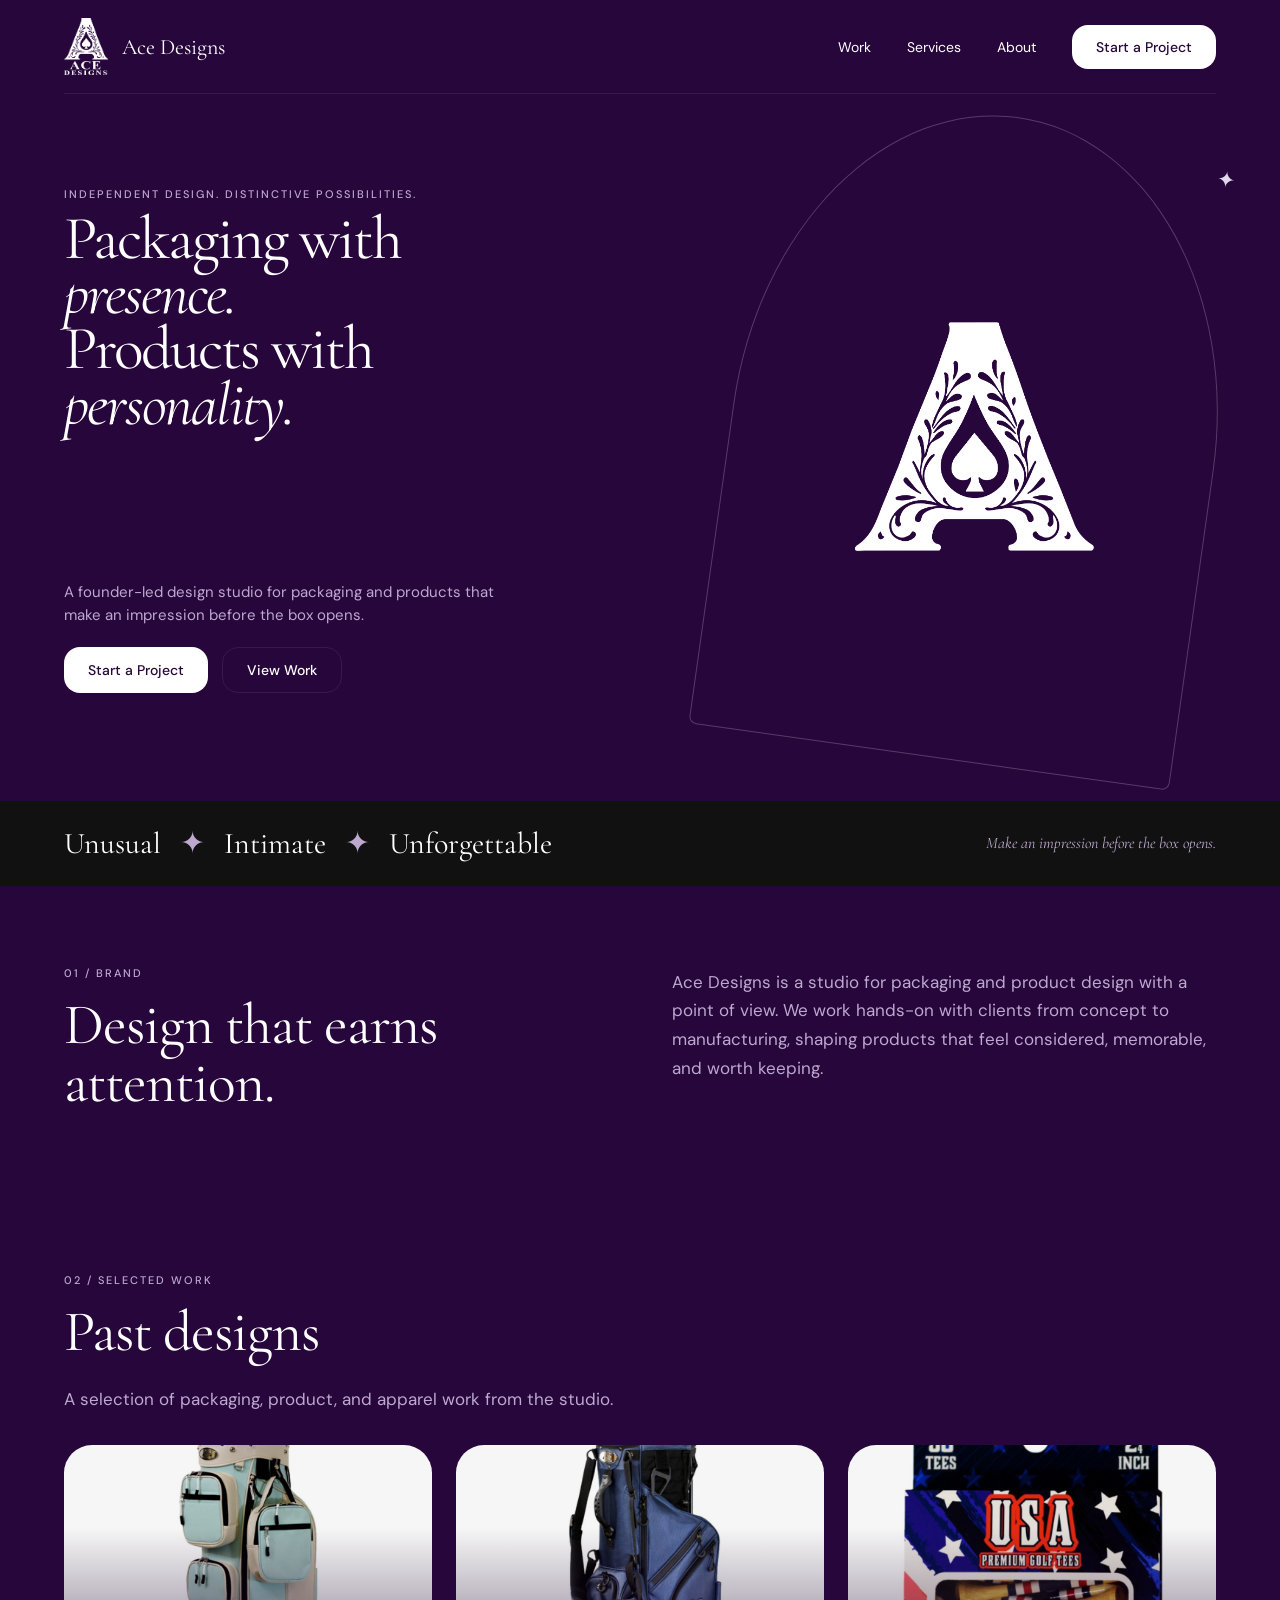
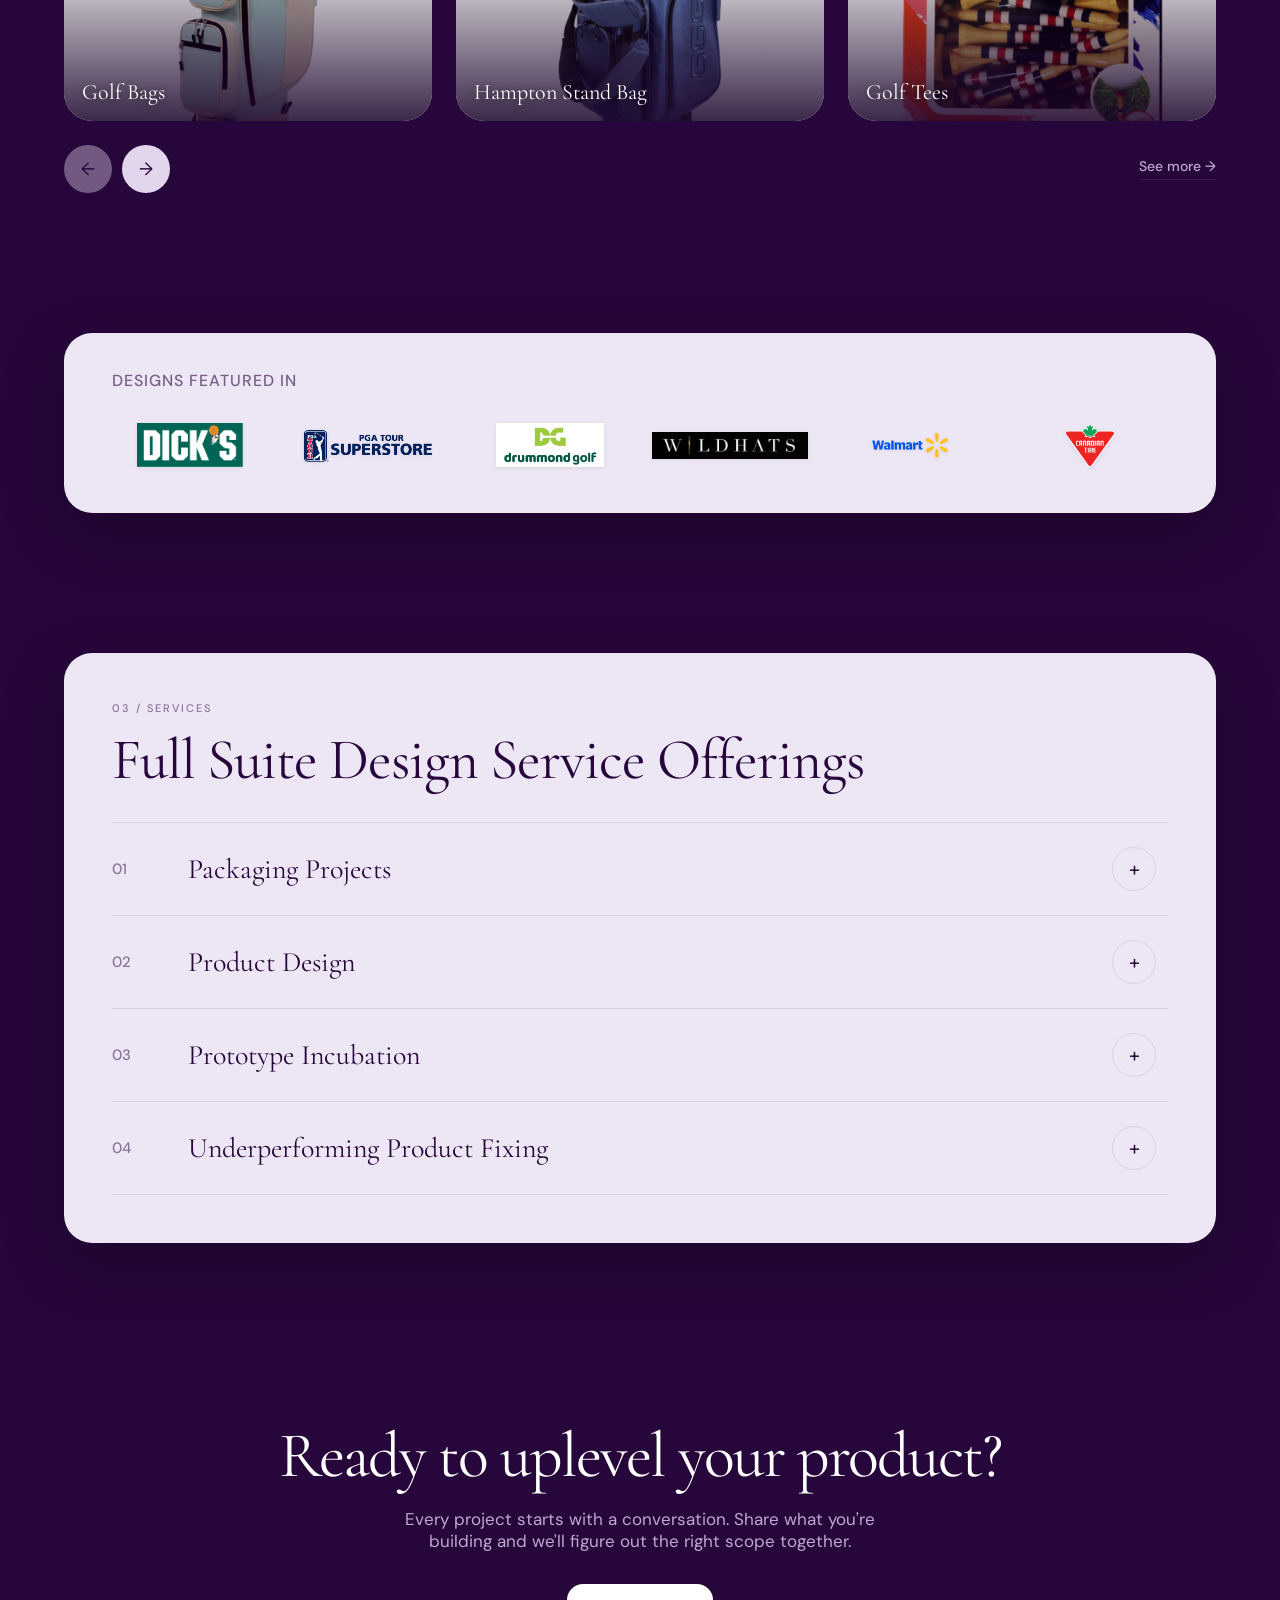
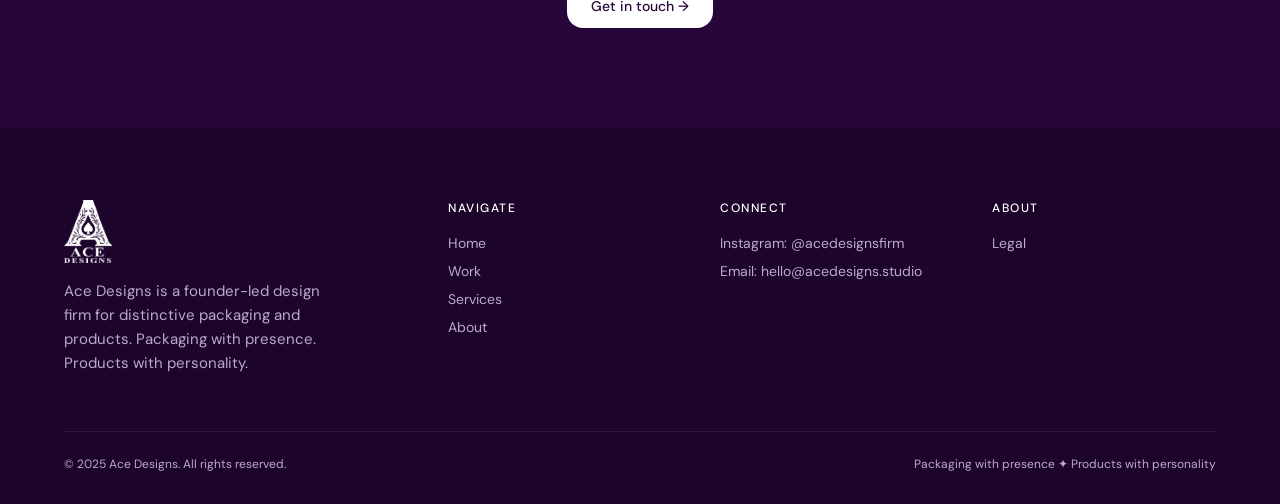
==== commit 67f8f9d6: "Add favicon, OG/Twitter link preview meta tags, 4-line desktop hero" ====
--- a/index.html
+++ b/index.html
@@ -4,6 +4,19 @@
 <meta charset="utf-8">
 <meta name="viewport" content="width=device-width,initial-scale=1">
 <meta name="description" content="Ace Designs is a founder-led design firm for distinctive packaging and products.">
+<link rel="icon" type="image/x-icon" href="favicon.ico">
+<link rel="icon" type="image/png" sizes="32x32" href="assets/logo/favicon-32.png">
+<link rel="icon" type="image/png" sizes="16x16" href="assets/logo/favicon-16.png">
+<link rel="apple-touch-icon" sizes="256x256" href="assets/logo/favicon-256.png">
+<meta property="og:type" content="website">
+<meta property="og:title" content="Ace Designs | Packaging & Product Design">
+<meta property="og:description" content="A founder-led design firm for distinctive packaging and products. Packaging with presence. Products with personality.">
+<meta property="og:image" content="assets/logo/og-preview.jpg">
+<meta property="og:url" content="https://acedesigns.studio">
+<meta name="twitter:card" content="summary_large_image">
+<meta name="twitter:title" content="Ace Designs | Packaging & Product Design">
+<meta name="twitter:description" content="A founder-led design firm for distinctive packaging and products. Packaging with presence. Products with personality.">
+<meta name="twitter:image" content="assets/logo/og-preview.jpg">
 <title>Ace Designs | Packaging & Product Design</title>
 <style>
 @font-face {
@@ -189,6 +202,7 @@
   line-height: .9;
   letter-spacing: -2px;
 }
+.hero h1 .br-desktop { display: inline; }
 .hero h1 em { font-weight: 400; }
 .hero-tagline {
   font-size: 15px;
@@ -683,6 +697,7 @@
   .hero-frame { grid-column: 1; grid-row: 2; max-width: 220px; margin: 0 auto; }
   .hero-bottom { grid-column: 1; grid-row: 3; }
   .hero h1 { font-size: 36px; }
+  .hero h1 .br-desktop { display: none; }
   .black-bar .shell { flex-direction: column; gap: 12px; text-align: center; }
   .carousel-track {
     grid-template-columns: repeat(5, 85%);
@@ -794,7 +809,7 @@
       <div class="hero-grid">
         <div class="hero-top">
           <span class="eyebrow">Independent design. Distinctive possibilities.</span>
-          <h1 style="margin-top:8px;">Packaging with <em>presence.</em><br>Products with <em>personality.</em></h1>
+          <h1 style="margin-top:8px;">Packaging with<br class="br-desktop"><em>presence.</em><br>Products with<br class="br-desktop"><em>personality.</em></h1>
         </div>
         <div class="hero-frame">
           <img src="assets/logo/ace-monogram.png" alt="Ace monogram">
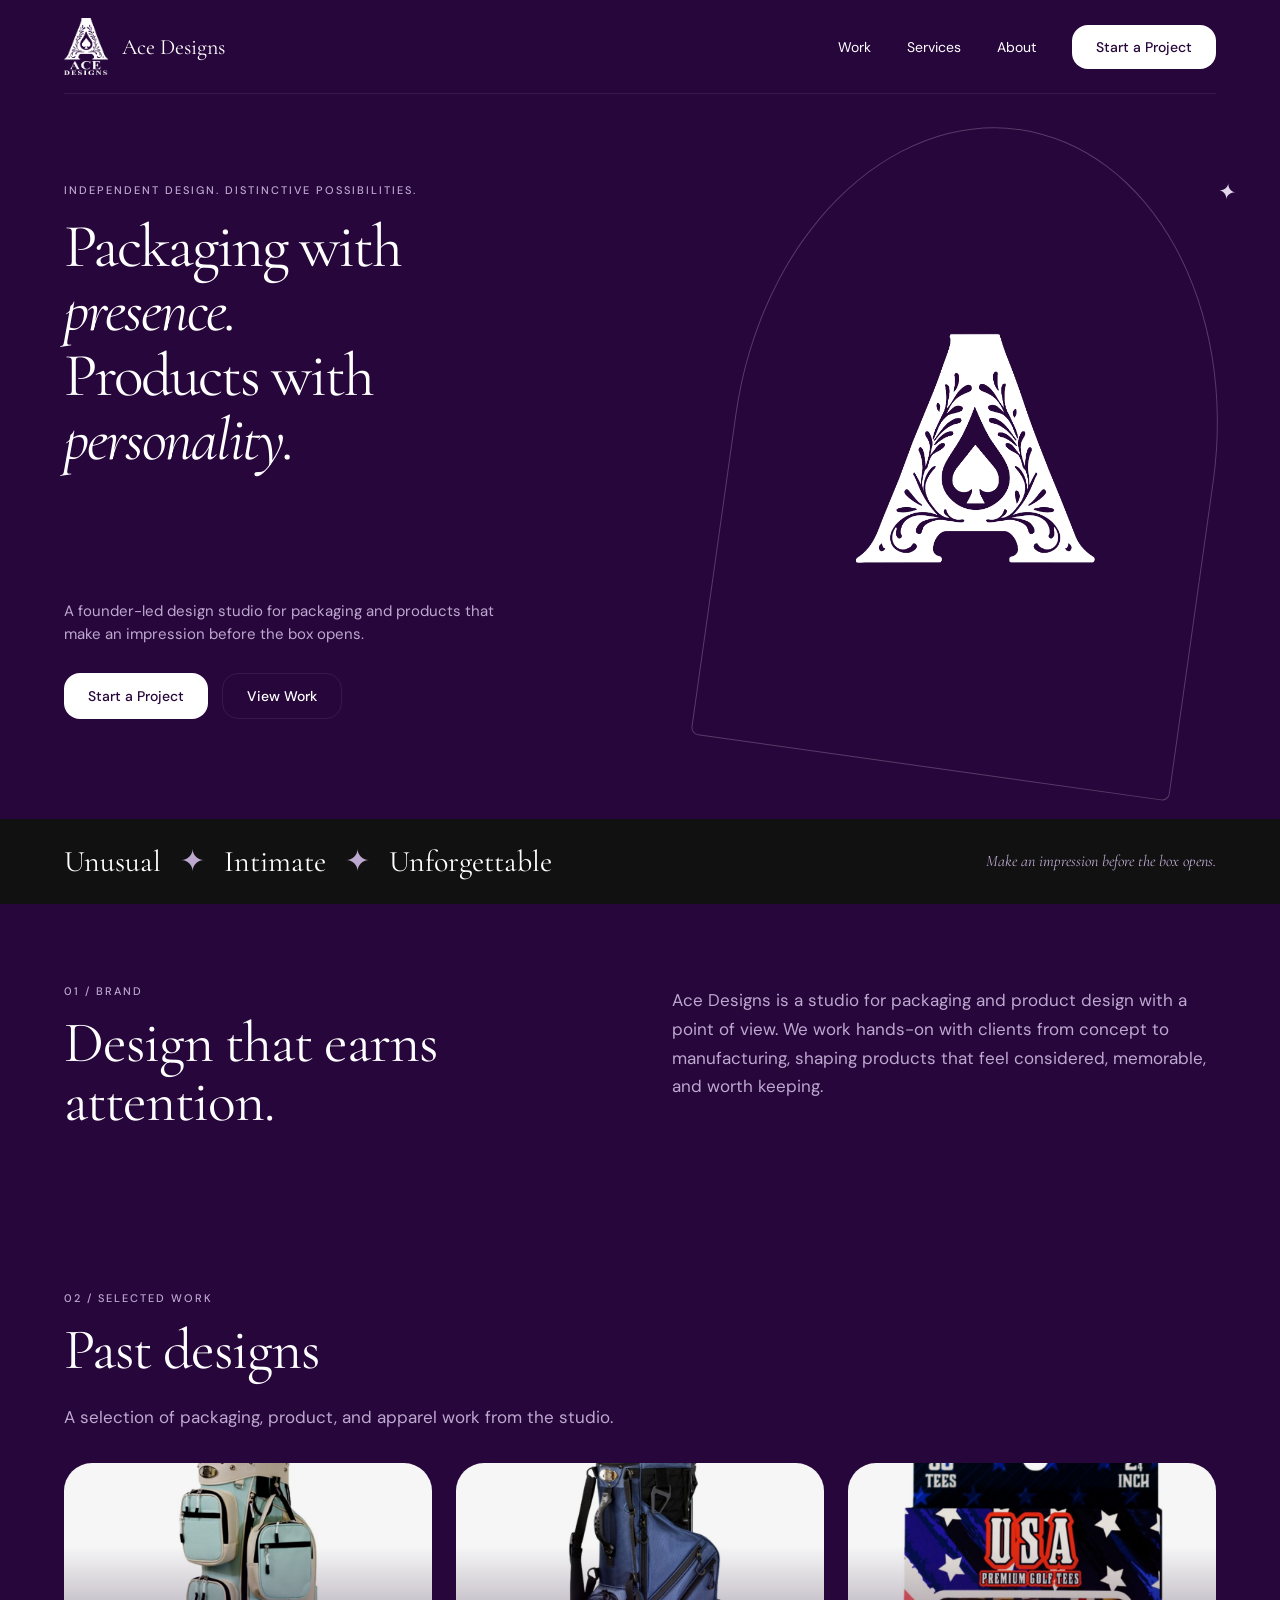
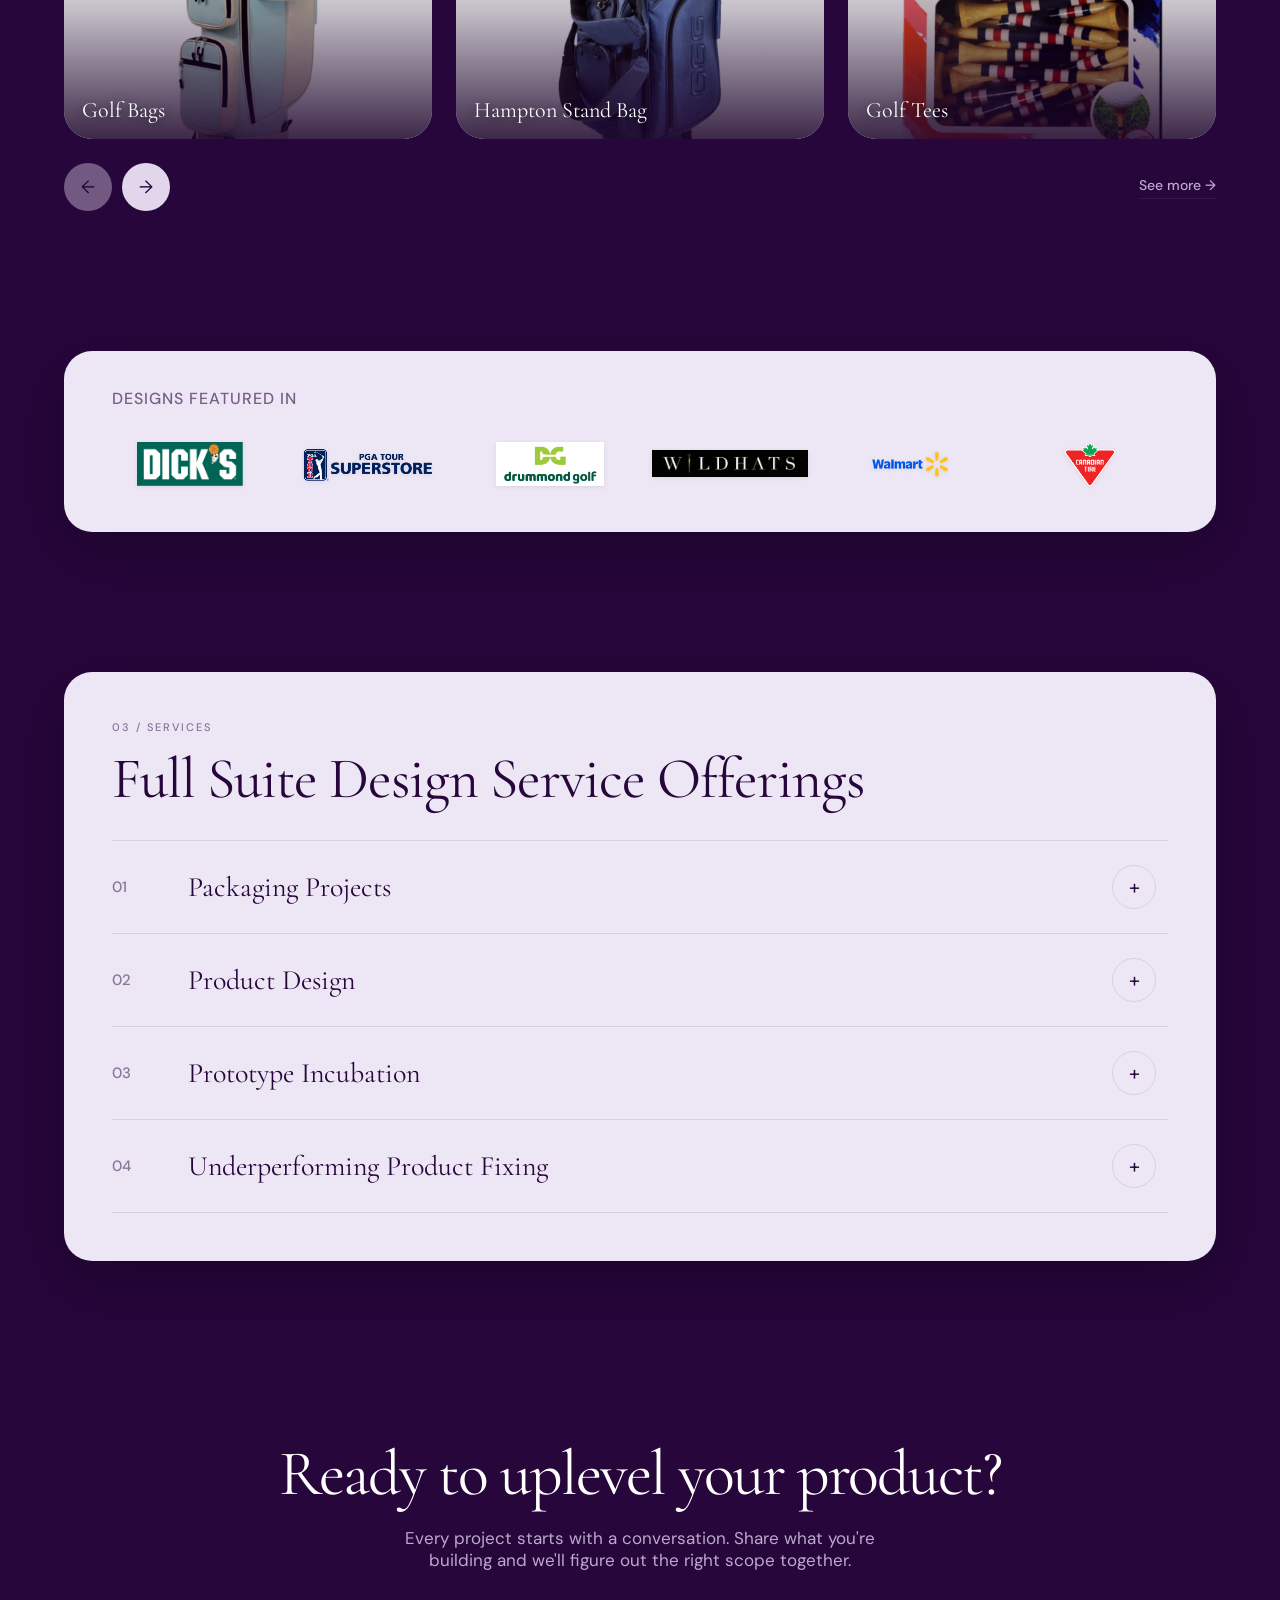
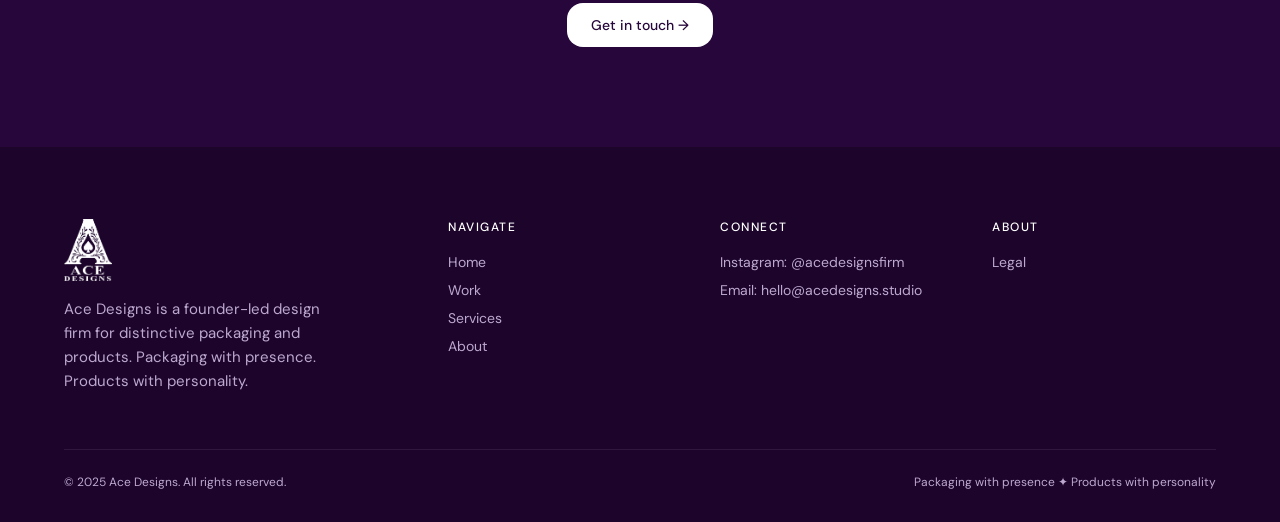
==== commit 0f322d6f: "Even hero spacing: 8px scale (16/24/28/32/48), line-height 1.05, balanced padding" ====
--- a/index.html
+++ b/index.html
@@ -181,11 +181,11 @@
 }
 
 /* Hero */
-.hero { padding: 20px 0 40px; }
+.hero { padding: 32px 0 48px; }
 .hero-grid {
   display: grid;
   grid-template-columns: 1.3fr 1fr;
-  column-gap: 37px;
+  column-gap: 40px;
   row-gap: 0;
   align-items: center;
 }
@@ -199,7 +199,7 @@
 }
 .hero h1 {
   font-size: clamp(32px,4.8vw,68px);
-  line-height: .9;
+  line-height: 1.05;
   letter-spacing: -2px;
 }
 .hero h1 .br-desktop { display: inline; }
@@ -209,7 +209,7 @@
   line-height: 1.5;
   color: var(--lilac-text);
   max-width: 440px;
-  margin: 14px 0 21px;
+  margin: 24px 0 28px;
 }
 .hero-btns { display: flex; gap: 14px; flex-wrap: wrap; }
 .hero-frame {
@@ -809,7 +809,7 @@
       <div class="hero-grid">
         <div class="hero-top">
           <span class="eyebrow">Independent design. Distinctive possibilities.</span>
-          <h1 style="margin-top:8px;">Packaging with<br class="br-desktop"><em>presence.</em><br>Products with<br class="br-desktop"><em>personality.</em></h1>
+          <h1 style="margin-top:16px;">Packaging with<br class="br-desktop"><em>presence.</em><br>Products with<br class="br-desktop"><em>personality.</em></h1>
         </div>
         <div class="hero-frame">
           <img src="assets/logo/ace-monogram.png" alt="Ace monogram">
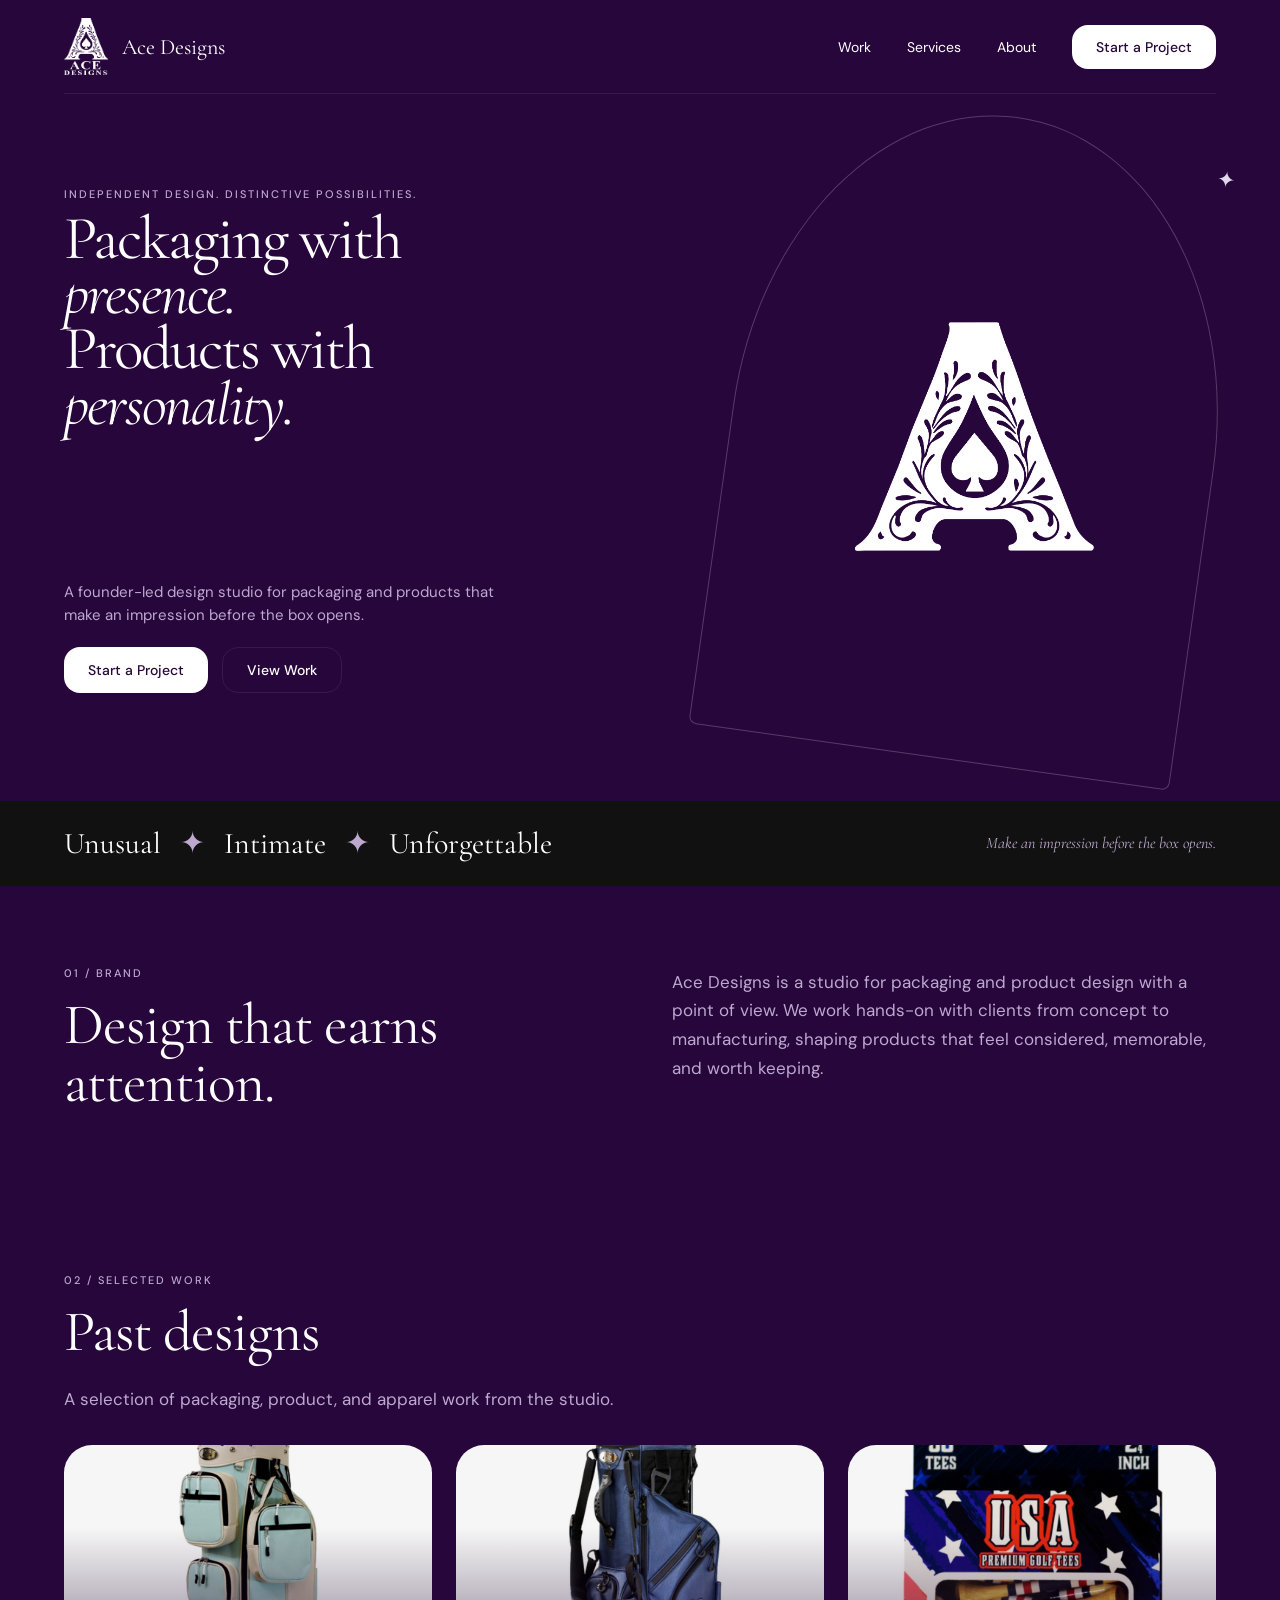
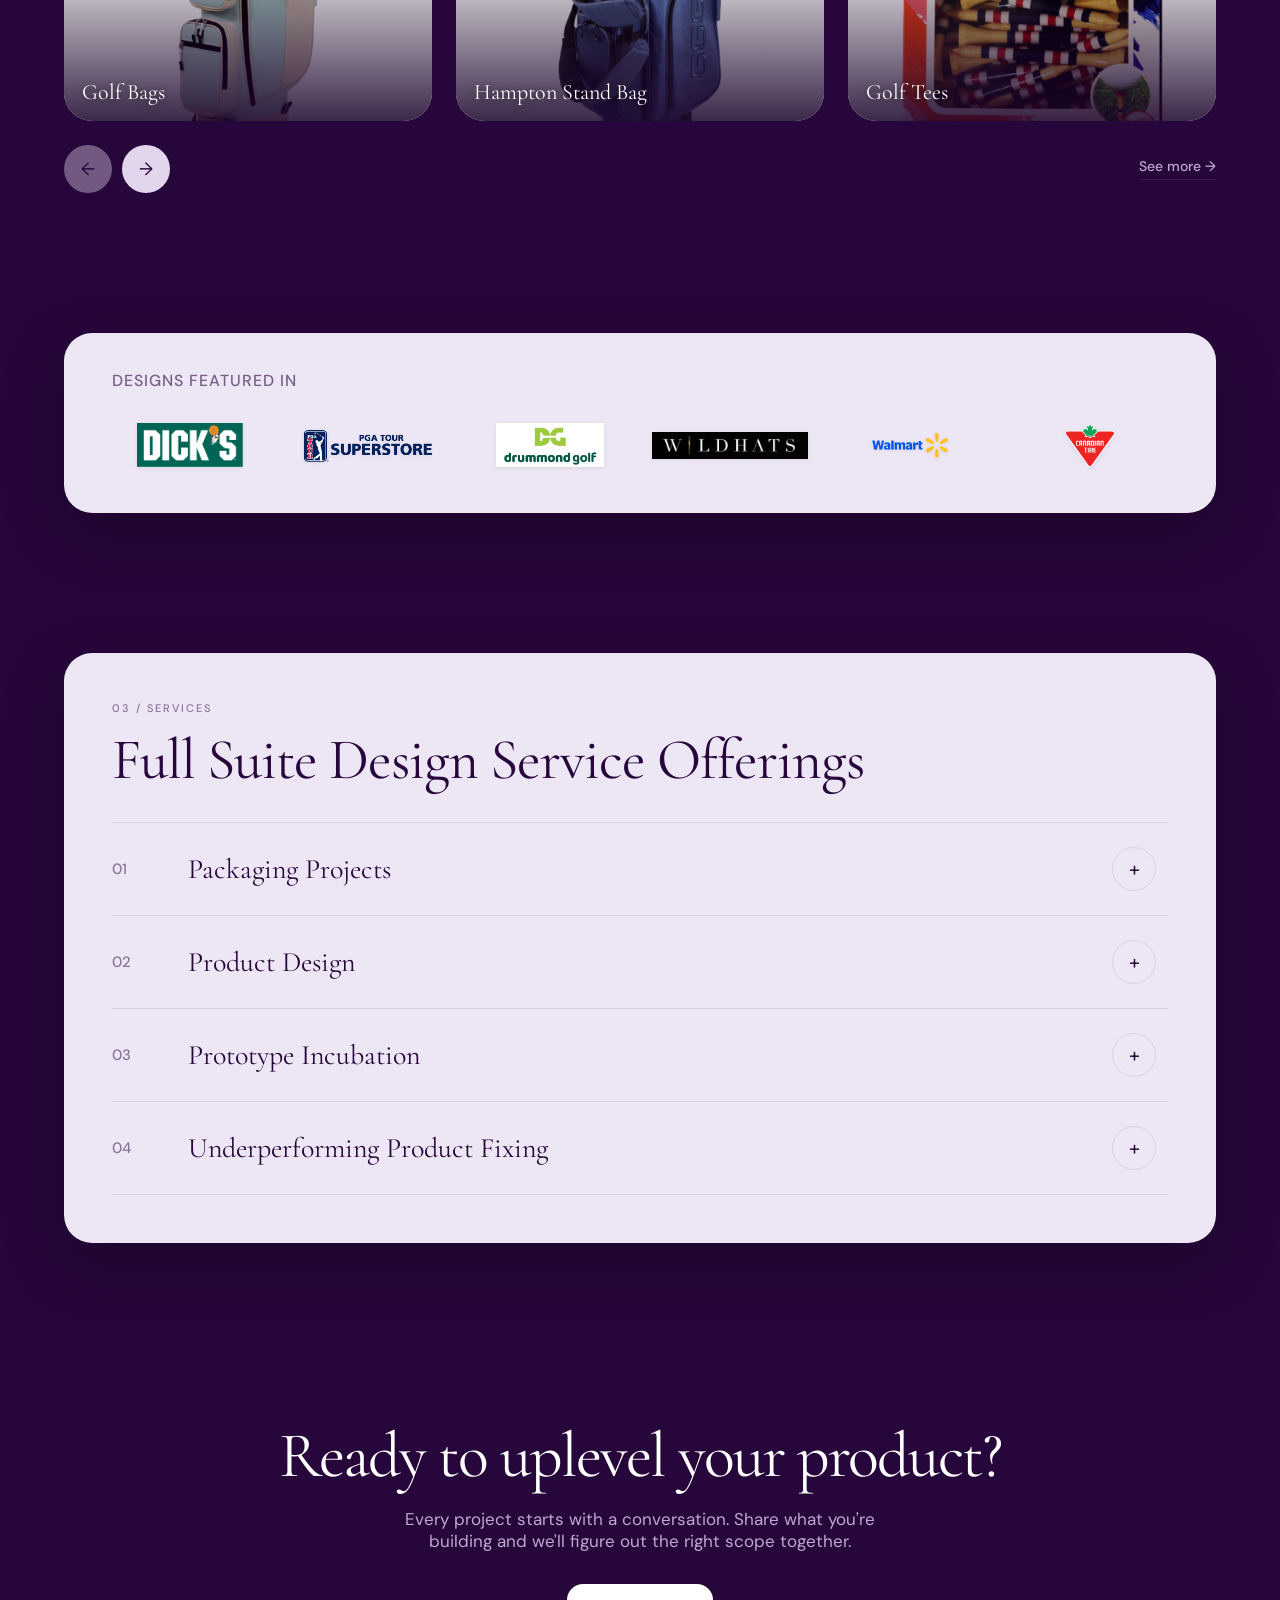
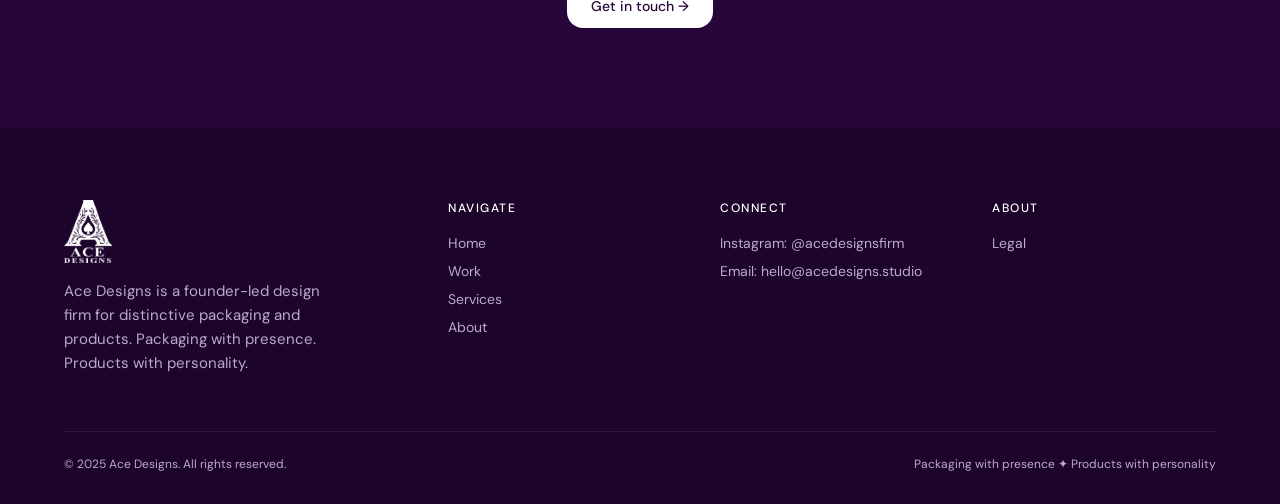
==== commit e30c30cd: "Revert "Even hero spacing: 8px scale (16/24/28/32/48), line-height 1.05, balanced padding" This reve" ====
--- a/index.html
+++ b/index.html
@@ -181,11 +181,11 @@
 }
 
 /* Hero */
-.hero { padding: 32px 0 48px; }
+.hero { padding: 20px 0 40px; }
 .hero-grid {
   display: grid;
   grid-template-columns: 1.3fr 1fr;
-  column-gap: 40px;
+  column-gap: 37px;
   row-gap: 0;
   align-items: center;
 }
@@ -199,7 +199,7 @@
 }
 .hero h1 {
   font-size: clamp(32px,4.8vw,68px);
-  line-height: 1.05;
+  line-height: .9;
   letter-spacing: -2px;
 }
 .hero h1 .br-desktop { display: inline; }
@@ -209,7 +209,7 @@
   line-height: 1.5;
   color: var(--lilac-text);
   max-width: 440px;
-  margin: 24px 0 28px;
+  margin: 14px 0 21px;
 }
 .hero-btns { display: flex; gap: 14px; flex-wrap: wrap; }
 .hero-frame {
@@ -809,7 +809,7 @@
       <div class="hero-grid">
         <div class="hero-top">
           <span class="eyebrow">Independent design. Distinctive possibilities.</span>
-          <h1 style="margin-top:16px;">Packaging with<br class="br-desktop"><em>presence.</em><br>Products with<br class="br-desktop"><em>personality.</em></h1>
+          <h1 style="margin-top:8px;">Packaging with<br class="br-desktop"><em>presence.</em><br>Products with<br class="br-desktop"><em>personality.</em></h1>
         </div>
         <div class="hero-frame">
           <img src="assets/logo/ace-monogram.png" alt="Ace monogram">
